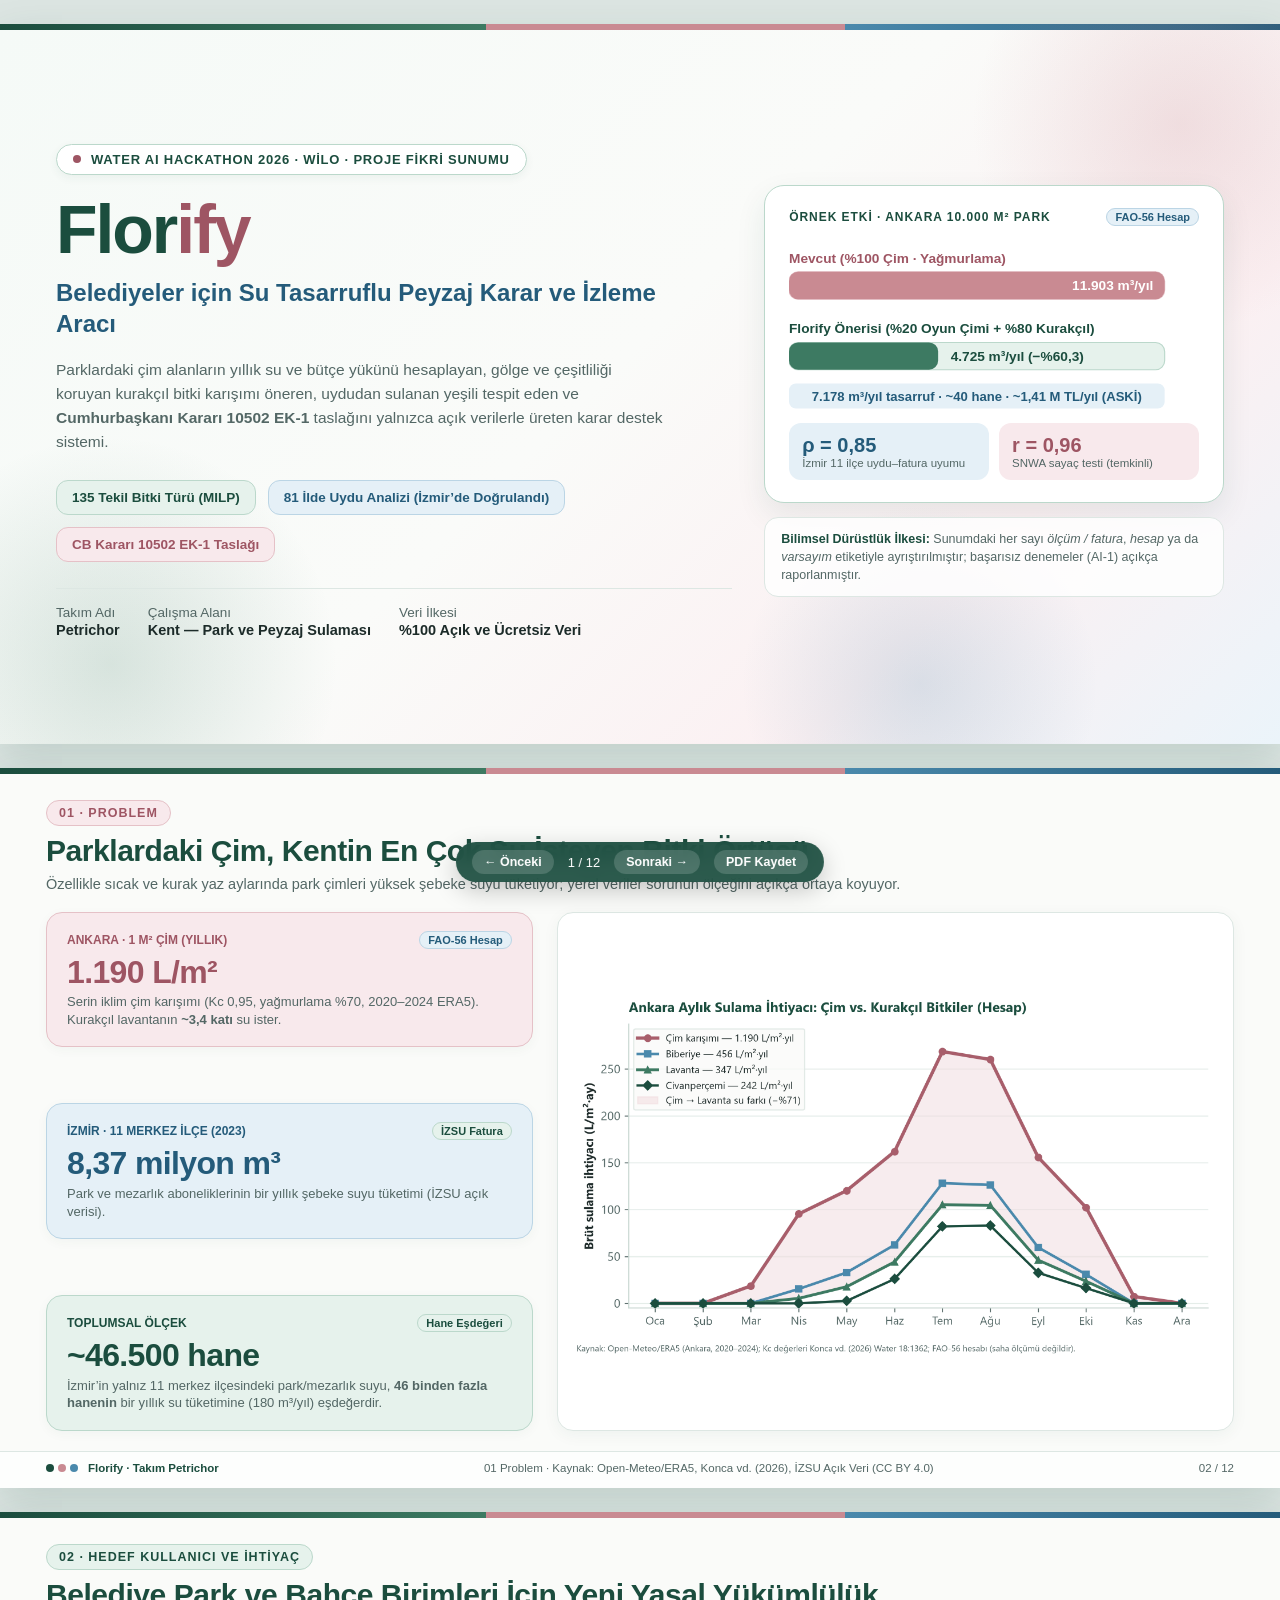
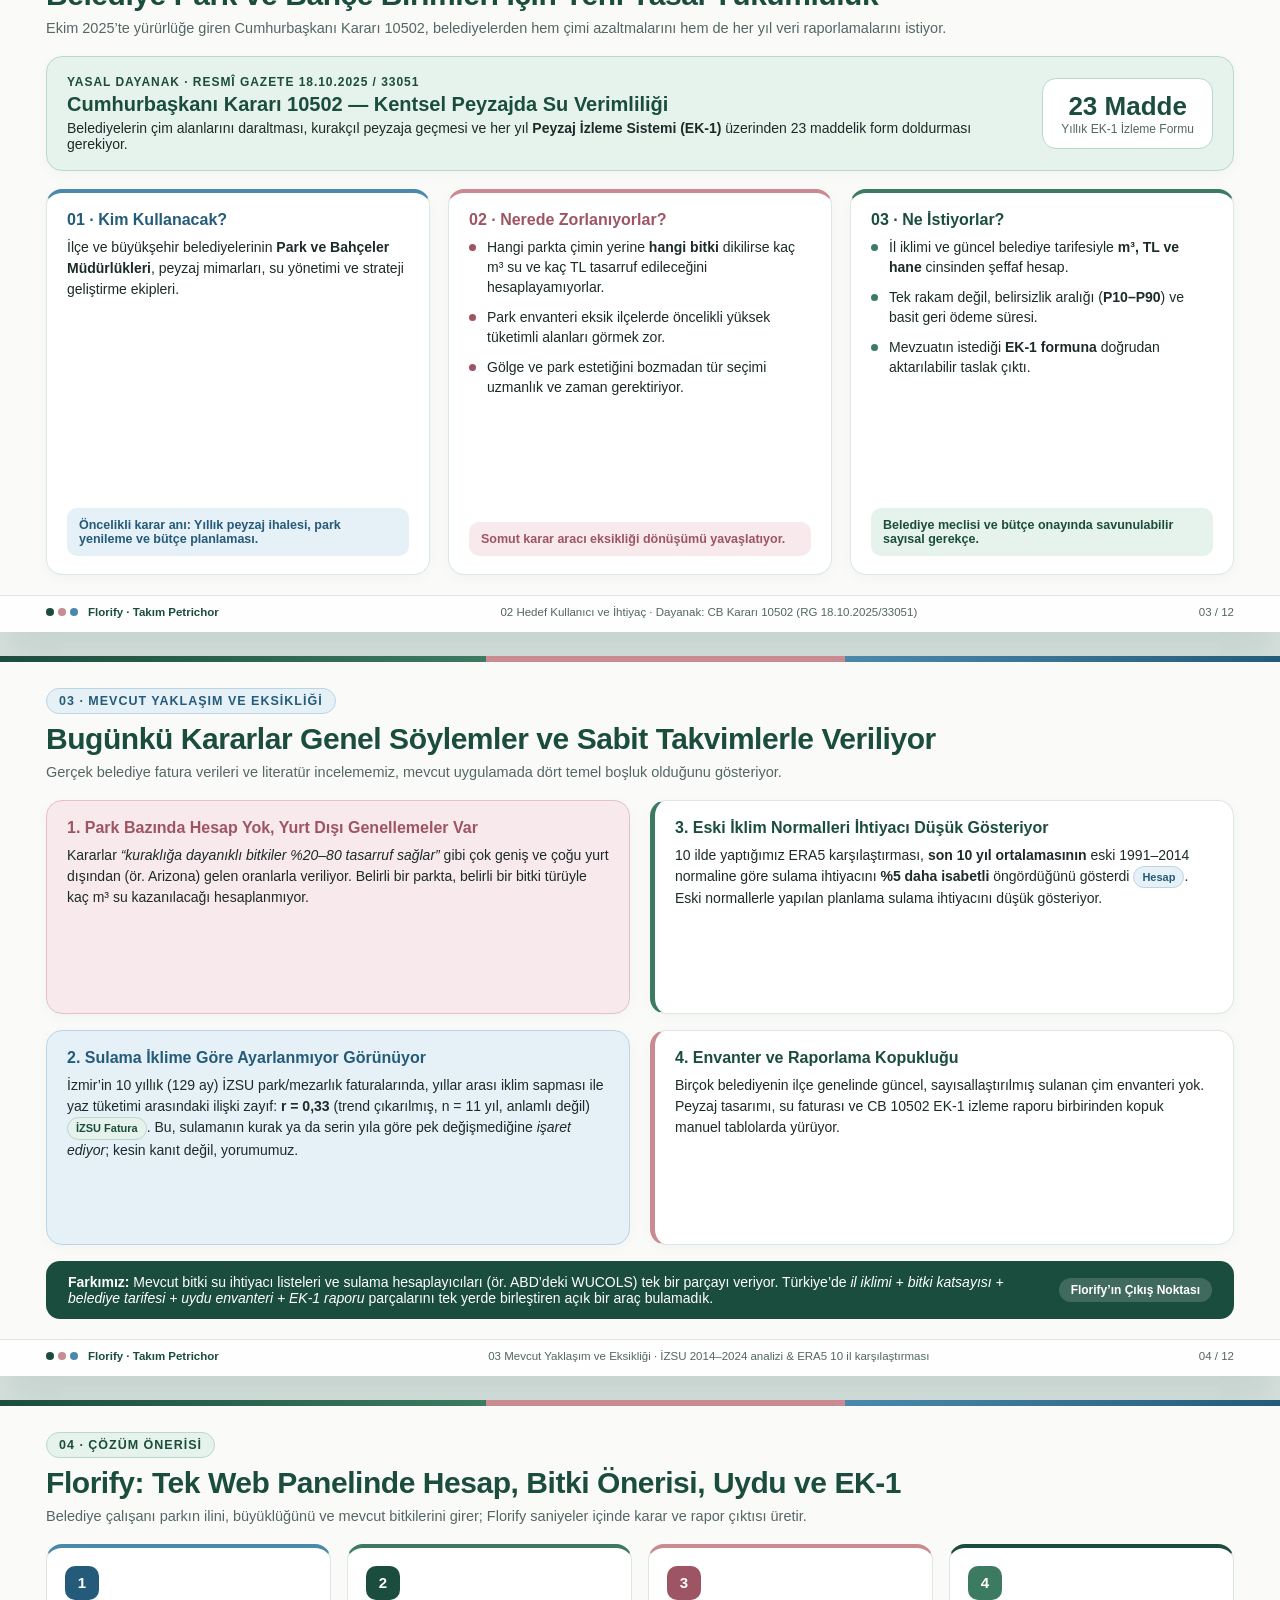
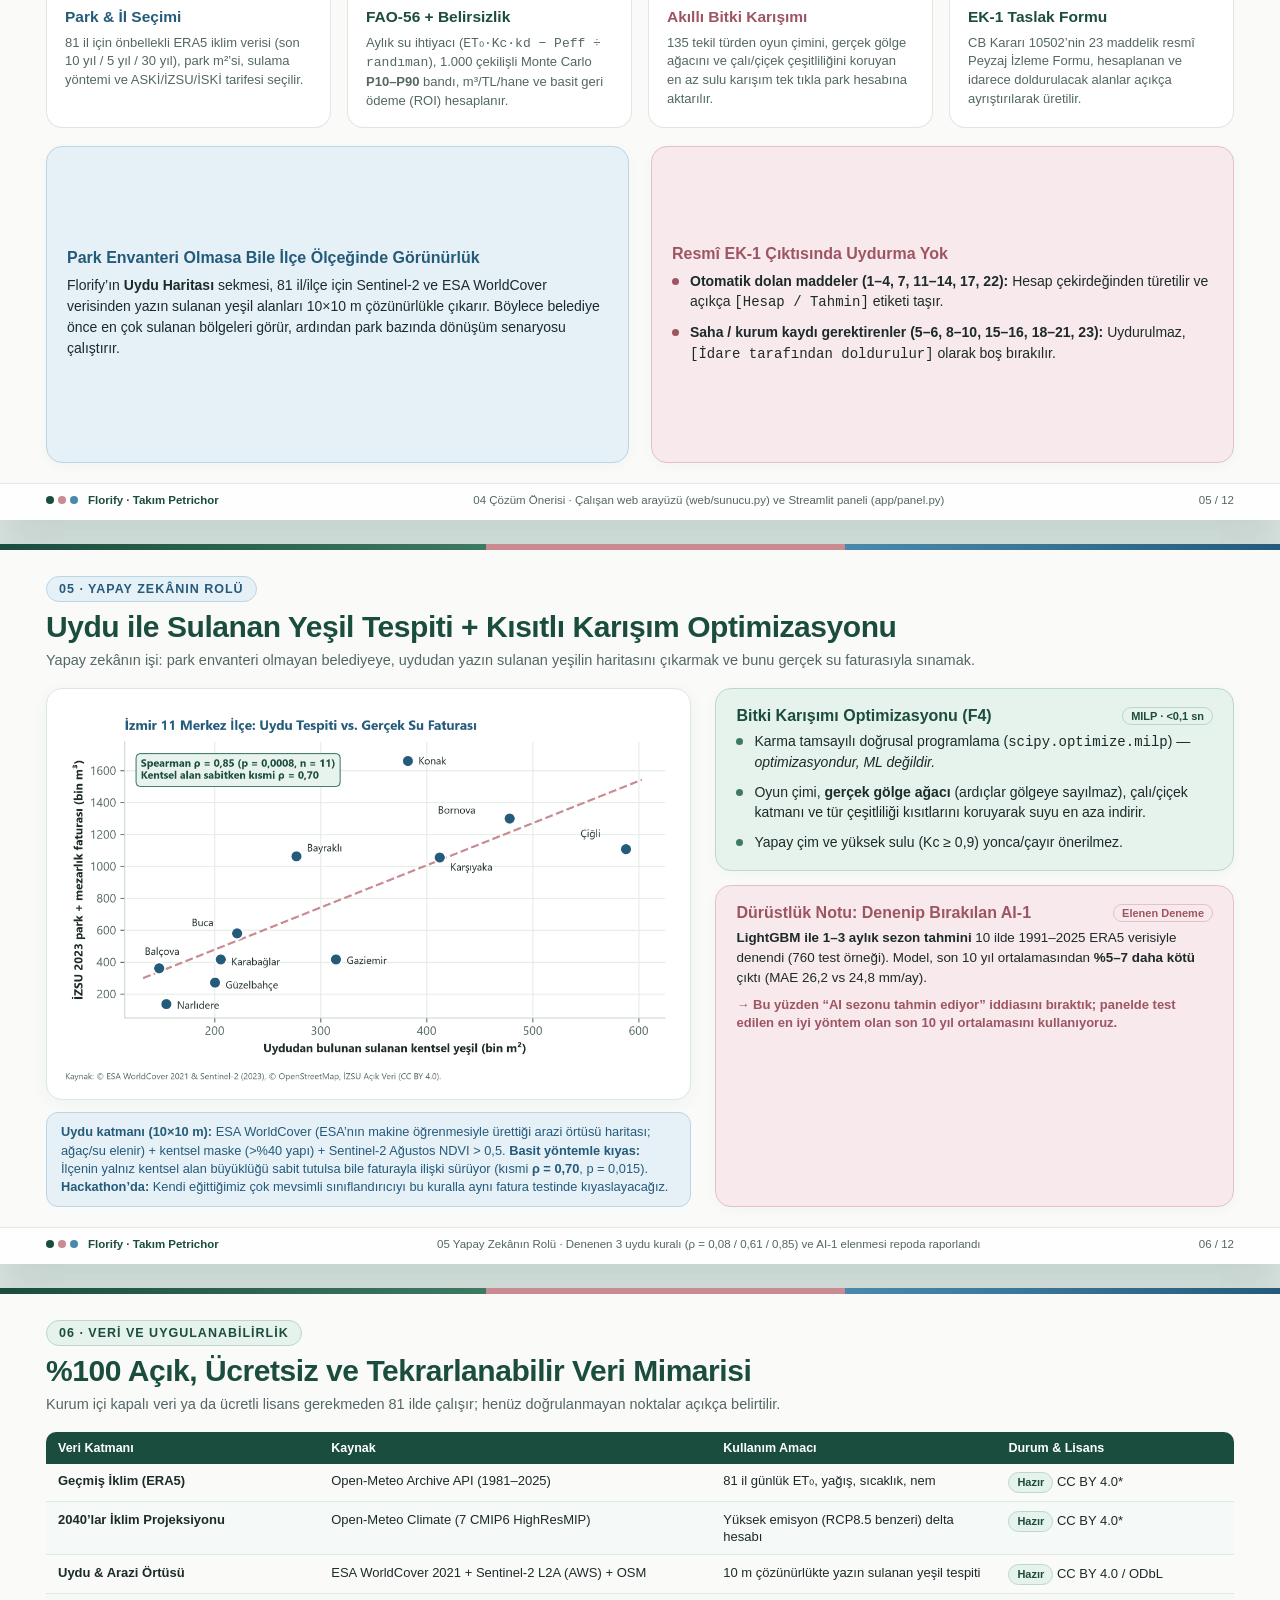
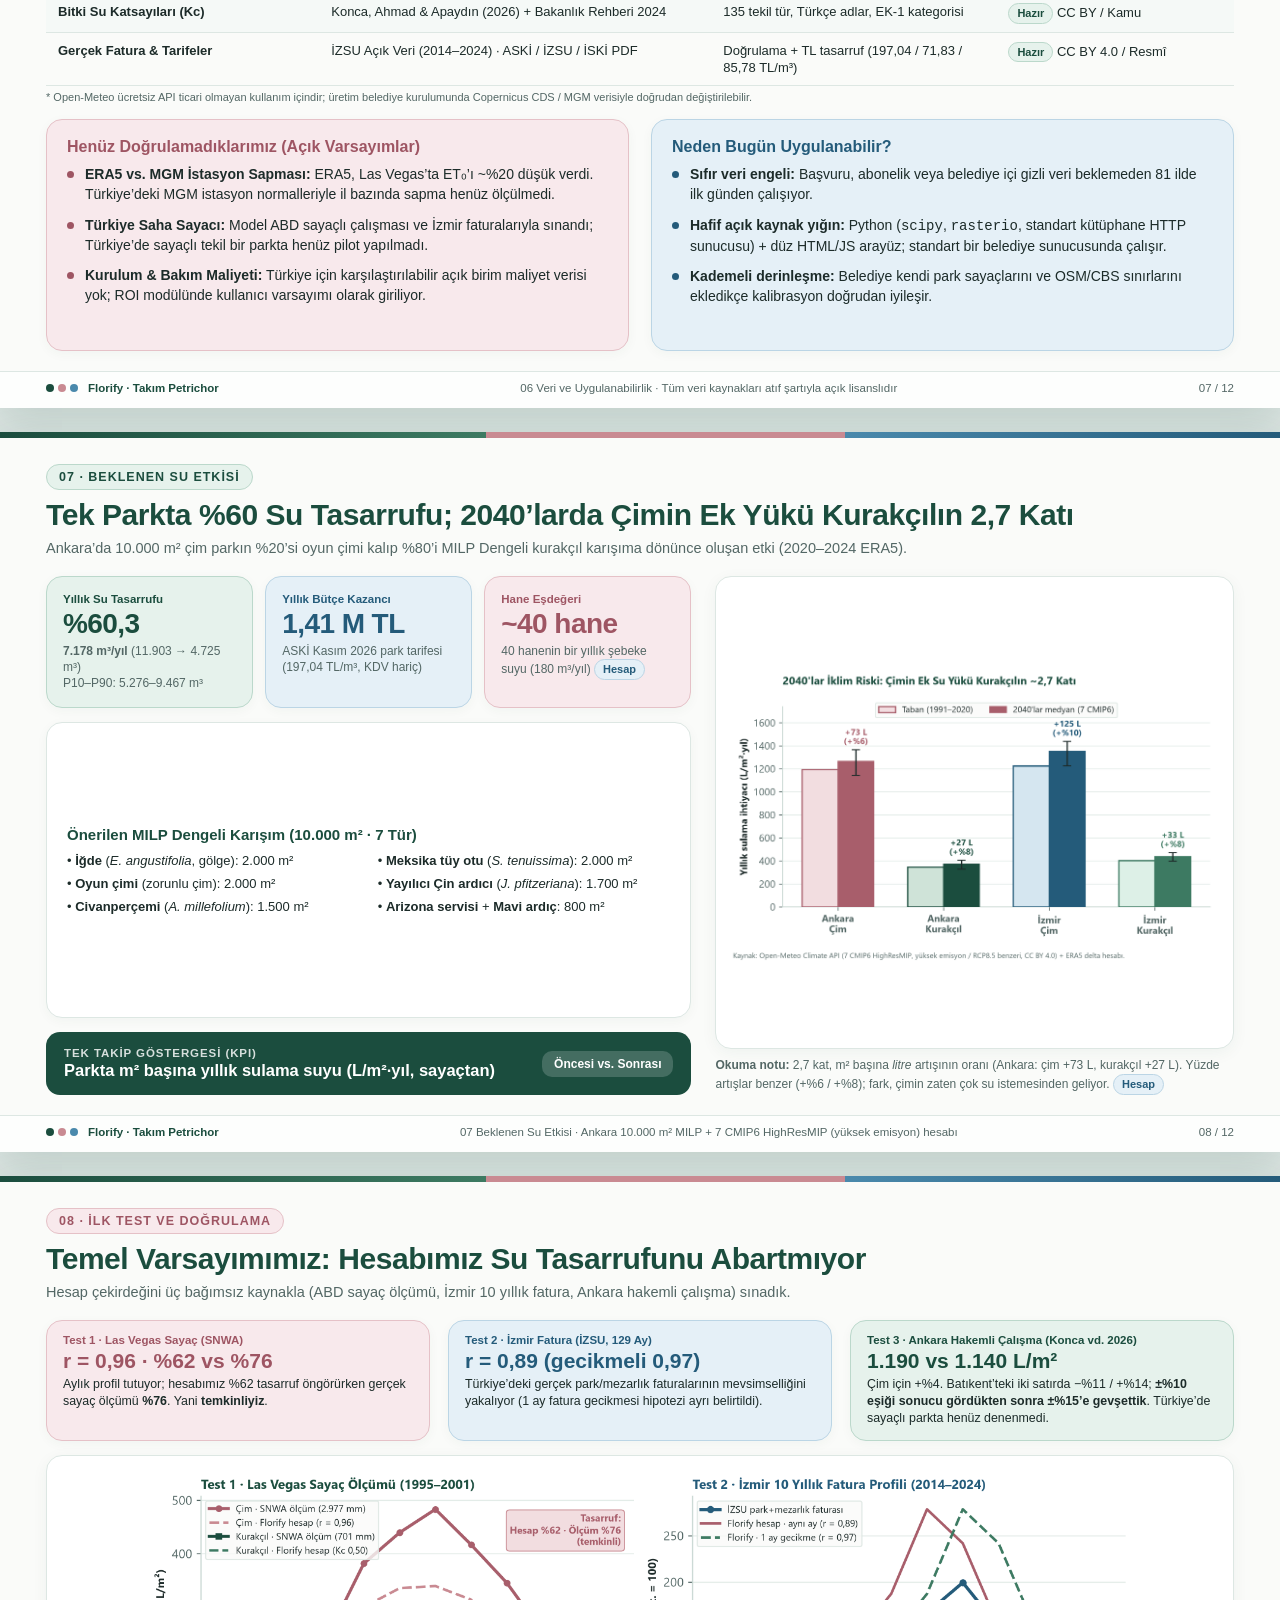
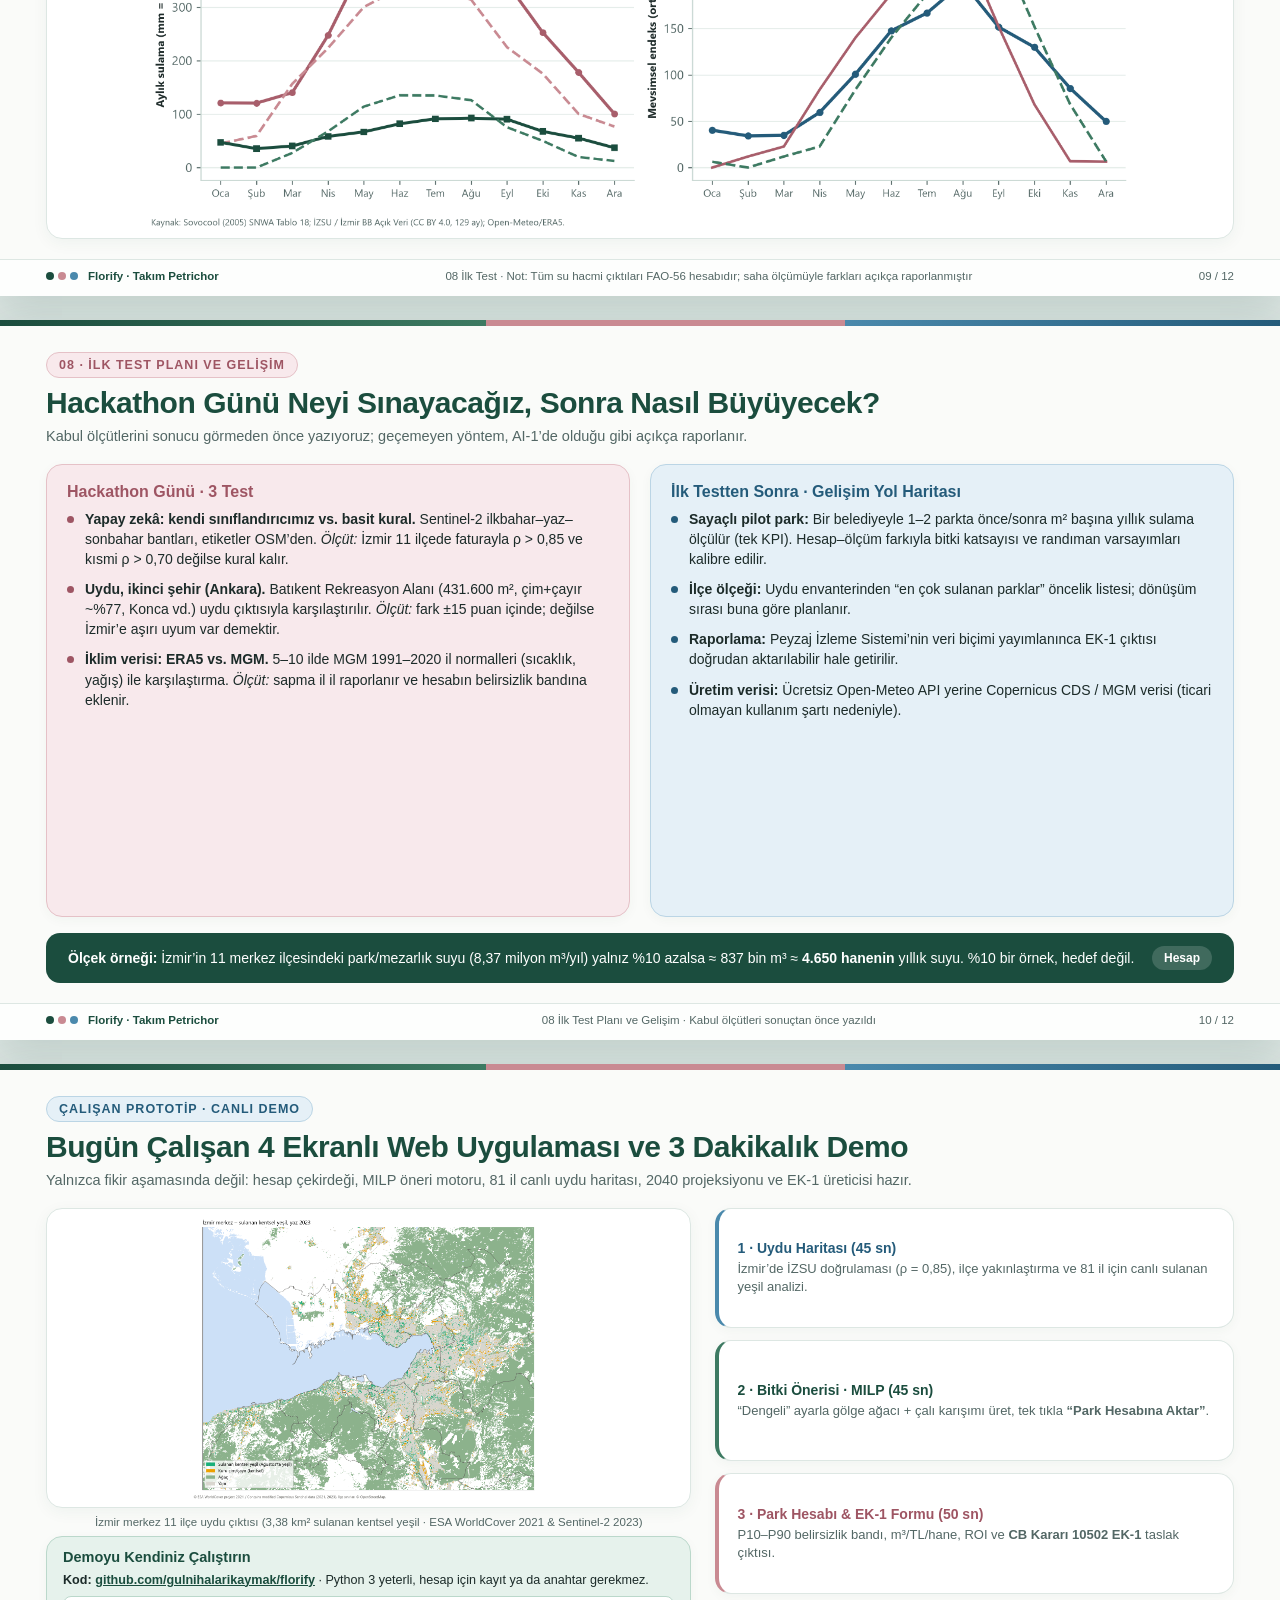
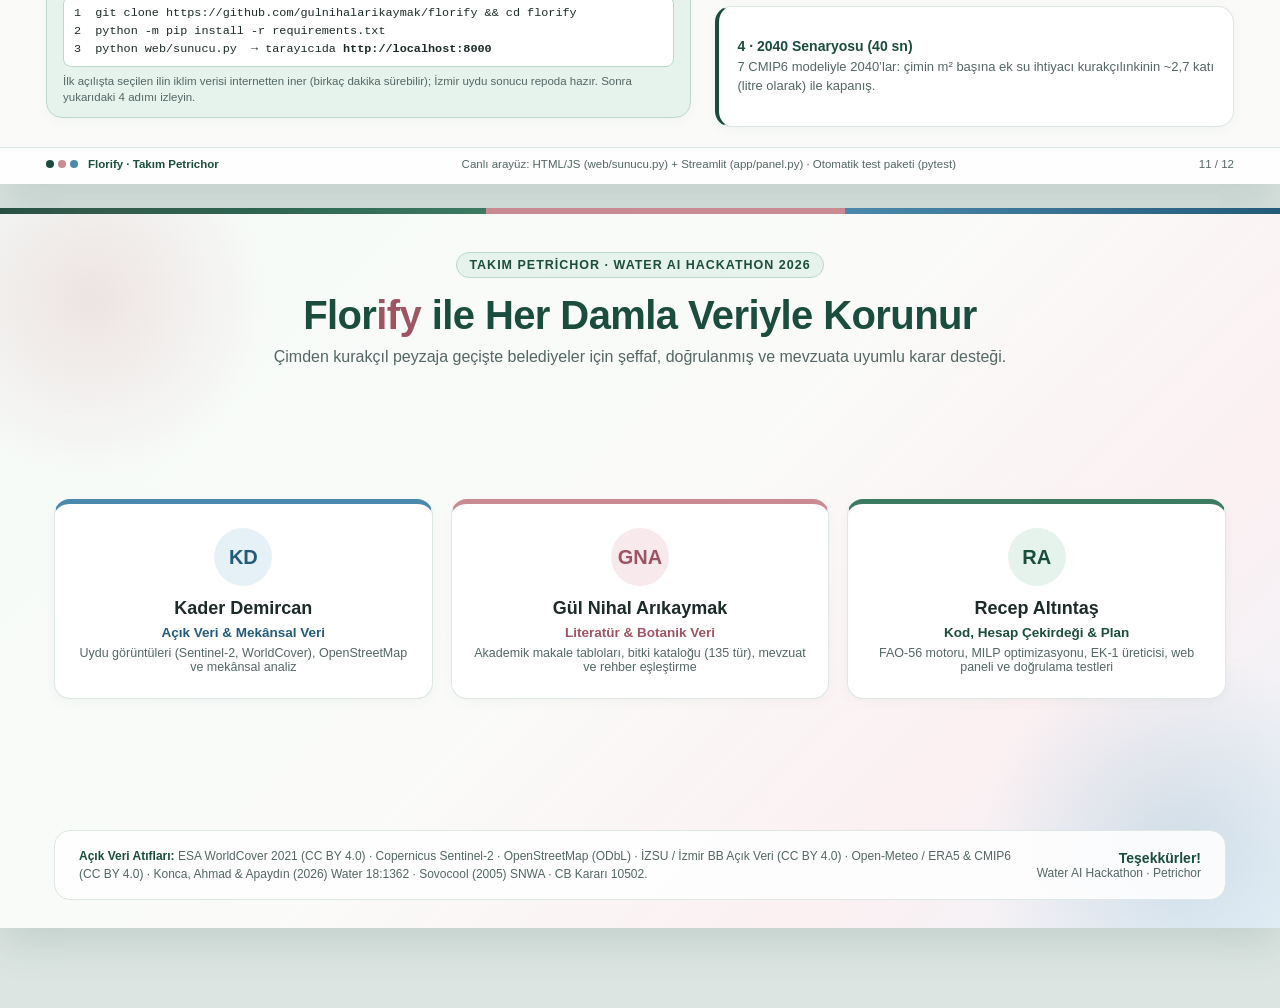
==== teslim/Florify_Sunum.html @ 186fb5dc "Florify: ilk public sürüm Water AI Hackathon 2026, Takım Petrichor. Belediyeler için su tasarruflu p" ====
<!DOCTYPE html>
<html lang="tr">
<head>
<meta charset="UTF-8" />
<meta name="viewport" content="width=device-width, initial-scale=1.0" />
<title>Florify — Water AI Hackathon 2026 Proje Sunumu (Petrichor)</title>
<style>
  :root {
    --green-deep: #1B4D3E;
    --green: #3D7A62;
    --green-mid: #6EA58E;
    --green-soft: #E6F2EC;
    --green-border: #BBD8CB;

    --rose-deep: #9E5563;
    --rose: #C98A92;
    --rose-mid: #DBA9B0;
    --rose-soft: #F8E9EC;
    --rose-border: #E5C1C7;

    --blue-deep: #245B7A;
    --blue: #4A89AC;
    --blue-mid: #7DB0CC;
    --blue-soft: #E5F0F7;
    --blue-border: #BBD5E5;

    --bg: #FAFBF9;
    --card: #FFFFFF;
    --ink: #1C2B29;
    --muted: #536765;
    --line: #DDE7E3;
  }

  * { box-sizing: border-box; margin: 0; padding: 0; }

  @page {
    size: 1280px 720px;
    margin: 0;
  }

  html, body {
    font-family: "Segoe UI", -apple-system, BlinkMacSystemFont, "Helvetica Neue", Arial, sans-serif;
    background: #DCE5E2;
    color: var(--ink);
    -webkit-print-color-adjust: exact;
    print-color-adjust: exact;
  }

  .deck {
    display: flex;
    flex-direction: column;
    align-items: center;
    gap: 24px;
    padding: 24px 0 80px;
  }

  .slide {
    width: 1280px;
    height: 720px;
    background: var(--bg);
    position: relative;
    overflow: hidden;
    box-shadow: 0 14px 40px rgba(27, 77, 62, 0.14);
    display: flex;
    flex-direction: column;
    page-break-after: always;
    break-after: page;
  }

  .slide:last-child {
    page-break-after: auto;
    break-after: auto;
  }

  /* Üst 3 renkli ince palet şeridi */
  .top-stripe {
    height: 6px;
    width: 100%;
    background: linear-gradient(90deg, var(--green-deep) 0%, var(--green) 38%, var(--rose) 38%, var(--rose) 66%, var(--blue) 66%, var(--blue-deep) 100%);
    flex-shrink: 0;
  }

  /* Yumuşak arka plan daireleri */
  .blob {
    position: absolute;
    border-radius: 50%;
    pointer-events: none;
    z-index: 0;
  }

  /* Slayt gövdesi */
  .slide-inner {
    position: relative;
    z-index: 1;
    flex: 1;
    min-height: 0;
    overflow: hidden;
    display: flex;
    flex-direction: column;
    padding: 26px 46px 20px;
  }

  /* Başlık alanı */
  .slide-head {
    display: flex;
    justify-content: space-between;
    align-items: flex-start;
    margin-bottom: 18px;
    gap: 20px;
  }

  .kicker {
    display: inline-flex;
    align-items: center;
    gap: 8px;
    font-size: 12.5px;
    font-weight: 700;
    letter-spacing: 0.08em;
    text-transform: uppercase;
    padding: 5px 12px;
    border-radius: 999px;
    margin-bottom: 8px;
  }
  .kicker.green { background: var(--green-soft); color: var(--green-deep); border: 1px solid var(--green-border); }
  .kicker.rose  { background: var(--rose-soft);  color: var(--rose-deep);  border: 1px solid var(--rose-border); }
  .kicker.blue  { background: var(--blue-soft);  color: var(--blue-deep);  border: 1px solid var(--blue-border); }

  .slide-title {
    font-size: 30px;
    font-weight: 800;
    line-height: 1.15;
    color: var(--green-deep);
    letter-spacing: -0.015em;
  }

  .slide-sub {
    font-size: 14.5px;
    color: var(--muted);
    margin-top: 5px;
    line-height: 1.38;
  }

  /* Alt bilgi çubuğu */
  .slide-foot {
    display: flex;
    justify-content: space-between;
    align-items: center;
    padding: 10px 46px 14px;
    font-size: 11.5px;
    color: var(--muted);
    border-top: 1px solid var(--line);
    background: rgba(255, 255, 255, 0.72);
    position: relative;
    z-index: 2;
    flex-shrink: 0;
  }
  .foot-brand {
    display: flex;
    align-items: center;
    gap: 10px;
    font-weight: 600;
    color: var(--green-deep);
  }
  .foot-dots {
    display: inline-flex;
    gap: 4px;
  }
  .foot-dots span {
    width: 8px;
    height: 8px;
    border-radius: 50%;
    display: inline-block;
  }

  /* Kartlar & Gridler */
  .grid-2 { display: grid; grid-template-columns: 1fr 1fr; gap: 22px; flex: 1; min-height: 0; }
  .grid-2-wide-r { display: grid; grid-template-columns: 0.92fr 1.28fr; gap: 24px; flex: 1; min-height: 0; }
  .grid-2-wide-l { display: grid; grid-template-columns: 1.22fr 0.98fr; gap: 24px; flex: 1; min-height: 0; }
  .grid-3 { display: grid; grid-template-columns: repeat(3, 1fr); gap: 18px; }
  .grid-4 { display: grid; grid-template-columns: repeat(4, 1fr); gap: 16px; }

  .card {
    background: var(--card);
    border: 1px solid var(--line);
    border-radius: 16px;
    padding: 18px 20px;
    box-shadow: 0 3px 12px rgba(27, 77, 62, 0.04);
  }
  .card.green { background: var(--green-soft); border-color: var(--green-border); }
  .card.rose  { background: var(--rose-soft);  border-color: var(--rose-border); }
  .card.blue  { background: var(--blue-soft);  border-color: var(--blue-border); }

  .card-title {
    font-size: 16px;
    font-weight: 700;
    margin-bottom: 8px;
    color: var(--green-deep);
    display: flex;
    align-items: center;
    gap: 8px;
  }
  .card.rose .card-title  { color: var(--rose-deep); }
  .card.blue .card-title  { color: var(--blue-deep); }

  .kpi-num {
    font-size: 32px;
    font-weight: 800;
    line-height: 1.08;
    letter-spacing: -0.02em;
  }
  .kpi-label {
    font-size: 13px;
    color: var(--muted);
    margin-top: 4px;
    line-height: 1.35;
  }

  .tag {
    display: inline-block;
    font-size: 11px;
    font-weight: 700;
    padding: 2px 8px;
    border-radius: 999px;
    vertical-align: middle;
  }
  .tag.hesap  { background: var(--blue-soft);  color: var(--blue-deep);  border: 1px solid var(--blue-border); }
  .tag.olcum  { background: var(--green-soft); color: var(--green-deep); border: 1px solid var(--green-border); }
  .tag.uyari  { background: var(--rose-soft);  color: var(--rose-deep);  border: 1px solid var(--rose-border); }

  .chart-frame {
    background: #FFFFFF;
    border: 1px solid var(--line);
    border-radius: 16px;
    padding: 10px 12px;
    display: flex;
    align-items: center;
    justify-content: center;
    min-height: 0;
    min-width: 0;
    overflow: hidden;
    box-shadow: 0 4px 16px rgba(27, 77, 62, 0.05);
  }
  .chart-frame img {
    max-width: 100%;
    max-height: 100%;
    width: auto;
    height: auto;
    object-fit: contain;
    display: block;
  }
  .ico {
    width: 16px;
    height: 16px;
    flex-shrink: 0;
    vertical-align: -2px;
  }

  ul.clean {
    list-style: none;
    display: flex;
    flex-direction: column;
    gap: 10px;
  }
  ul.clean li {
    font-size: 14px;
    line-height: 1.44;
    padding-left: 18px;
    position: relative;
    color: var(--ink);
  }
  ul.clean li::before {
    content: "";
    width: 7px;
    height: 7px;
    border-radius: 50%;
    background: var(--green);
    position: absolute;
    left: 0;
    top: 7px;
  }
  ul.clean.rose li::before { background: var(--rose-deep); }
  ul.clean.blue li::before { background: var(--blue-deep); }

  table.data-tbl {
    width: 100%;
    border-collapse: collapse;
    font-size: 13px;
  }
  table.data-tbl th {
    text-align: left;
    padding: 9px 12px;
    background: var(--green-deep);
    color: #FFFFFF;
    font-weight: 700;
    font-size: 12.5px;
  }
  table.data-tbl th:first-child { border-radius: 10px 0 0 0; }
  table.data-tbl th:last-child  { border-radius: 0 10px 0 0; }
  table.data-tbl td {
    padding: 8.5px 12px;
    border-bottom: 1px solid var(--line);
    vertical-align: top;
    line-height: 1.35;
  }
  table.data-tbl tr:nth-child(even) td {
    background: #F5F9F7;
  }

  /* Kapak slaytı özel */
  .cover-slide {
    background: linear-gradient(135deg, #F5FAF7 0%, #FAFBF9 48%, #FBF0F2 76%, #EBF4FA 100%);
  }
  .cover-grid {
    display: grid;
    grid-template-columns: 1.25fr 0.85fr;
    gap: 32px;
    flex: 1;
    align-items: center;
    padding: 36px 56px 28px;
    position: relative;
    z-index: 2;
  }
  .cover-badge {
    display: inline-flex;
    align-items: center;
    gap: 10px;
    background: #FFFFFF;
    border: 1px solid var(--green-border);
    color: var(--green-deep);
    padding: 7px 16px;
    border-radius: 999px;
    font-size: 13px;
    font-weight: 700;
    letter-spacing: 0.06em;
    text-transform: uppercase;
    margin-bottom: 20px;
    box-shadow: 0 3px 10px rgba(27, 77, 62, 0.06);
  }
  .cover-logo {
    font-size: 68px;
    font-weight: 900;
    letter-spacing: -0.03em;
    color: var(--green-deep);
    line-height: 1.0;
    margin-bottom: 14px;
  }
  .cover-logo span {
    color: var(--rose-deep);
  }
  .cover-tagline {
    font-size: 24px;
    font-weight: 600;
    color: var(--blue-deep);
    line-height: 1.32;
    margin-bottom: 18px;
    max-width: 620px;
  }
  .cover-desc {
    font-size: 15.5px;
    color: var(--muted);
    line-height: 1.55;
    max-width: 610px;
    margin-bottom: 26px;
  }
  .cover-pills {
    display: flex;
    gap: 12px;
    flex-wrap: wrap;
    margin-bottom: 26px;
  }
  .pill {
    padding: 9px 15px;
    border-radius: 12px;
    font-size: 13.5px;
    font-weight: 700;
  }
  .pill.g { background: var(--green-soft); color: var(--green-deep); border: 1px solid var(--green-border); }
  .pill.r { background: var(--rose-soft);  color: var(--rose-deep);  border: 1px solid var(--rose-border); }
  .pill.b { background: var(--blue-soft);  color: var(--blue-deep);  border: 1px solid var(--blue-border); }

  .cover-meta {
    display: flex;
    gap: 28px;
    padding-top: 16px;
    border-top: 1px solid var(--line);
    font-size: 13.5px;
    color: var(--muted);
  }
  .cover-meta strong { color: var(--ink); display: block; font-size: 14.5px; margin-top: 2px; }

  /* Adım akışı */
  .step-box {
    background: #FFFFFF;
    border: 1px solid var(--line);
    border-radius: 16px;
    padding: 18px 18px 16px;
    display: flex;
    flex-direction: column;
    gap: 8px;
    position: relative;
  }
  .step-num {
    width: 34px;
    height: 34px;
    border-radius: 10px;
    display: flex;
    align-items: center;
    justify-content: center;
    font-weight: 800;
    font-size: 15px;
    color: #FFFFFF;
  }

  /* Sunum kontrol çubuğu (sadece ekranda görünür, PDF baskısında gizli) */
  .nav-bar {
    position: fixed;
    bottom: 18px;
    left: 50%;
    transform: translateX(-50%);
    background: rgba(27, 77, 62, 0.92);
    color: #FFFFFF;
    padding: 8px 16px;
    border-radius: 999px;
    display: flex;
    align-items: center;
    gap: 14px;
    font-size: 13px;
    box-shadow: 0 8px 24px rgba(0, 0, 0, 0.22);
    z-index: 999;
    backdrop-filter: blur(8px);
  }
  .nav-bar button {
    background: rgba(255, 255, 255, 0.16);
    color: #FFFFFF;
    border: none;
    border-radius: 999px;
    padding: 5px 12px;
    cursor: pointer;
    font-size: 12.5px;
    font-weight: 600;
  }
  .nav-bar button:hover { background: rgba(255, 255, 255, 0.28); }

  @media print {
    html, body { background: #FFFFFF; }
    .deck { padding: 0; gap: 0; display: block; }
    .slide { box-shadow: none; margin: 0; }
    .nav-bar { display: none !important; }
  }
</style>
</head>
<body>
<div class="deck">

<!-- ════════════════════════ SLAYT 1: KAPAK ════════════════════════ -->
<section class="slide cover-slide">
  <div class="top-stripe"></div>
  <div class="blob" style="width:420px;height:420px;right:-110px;top:-110px;background:radial-gradient(circle, rgba(201,138,146,0.22), transparent 70%);"></div>
  <div class="blob" style="width:460px;height:460px;left:-120px;bottom:-150px;background:radial-gradient(circle, rgba(61,122,98,0.18), transparent 70%);"></div>
  <div class="blob" style="width:360px;height:360px;right:180px;bottom:-120px;background:radial-gradient(circle, rgba(74,137,172,0.18), transparent 70%);"></div>

  <div class="cover-grid">
    <div>
      <div class="cover-badge">
        <span style="width:8px;height:8px;border-radius:50%;background:var(--rose-deep);display:inline-block;"></span>
        Water AI Hackathon 2026 · Wilo · Proje Fikri Sunumu
      </div>
      <div class="cover-logo">Flor<span>ify</span></div>
      <div class="cover-tagline">Belediyeler için Su Tasarruflu Peyzaj Karar ve İzleme Aracı</div>
      <p class="cover-desc">
        Parklardaki çim alanların yıllık su ve bütçe yükünü hesaplayan, gölge ve çeşitliliği koruyan kurakçıl bitki karışımı öneren, uydudan sulanan yeşili tespit eden ve <strong>Cumhurbaşkanı Kararı 10502 EK-1</strong> taslağını yalnızca açık verilerle üreten karar destek sistemi.
      </p>
      <div class="cover-pills">
        <span class="pill g">135 Tekil Bitki Türü (MILP)</span>
        <span class="pill b">81 İlde Uydu Analizi (İzmir’de Doğrulandı)</span>
        <span class="pill r">CB Kararı 10502 EK-1 Taslağı</span>
      </div>
      <div class="cover-meta">
        <div>Takım Adı<strong>Petrichor</strong></div>
        <div>Çalışma Alanı<strong>Kent — Park ve Peyzaj Sulaması</strong></div>
        <div>Veri İlkesi<strong>%100 Açık ve Ücretsiz Veri</strong></div>
      </div>
    </div>

    <div style="display:flex;flex-direction:column;gap:14px;">
      <!-- Dekoratif & bilgi verici özet kart bloğu -->
      <div style="background:#FFFFFF;border:1px solid var(--green-border);border-radius:20px;padding:22px 24px;box-shadow:0 12px 30px rgba(27,77,62,0.09);">
        <div style="display:flex;align-items:center;justify-content:space-between;margin-bottom:14px;">
          <span style="font-size:12px;font-weight:700;letter-spacing:0.08em;text-transform:uppercase;color:var(--green-deep);">Örnek Etki · Ankara 10.000 m² Park</span>
          <span class="tag hesap">FAO-56 Hesap</span>
        </div>
        <svg viewBox="0 0 360 150" width="100%" style="display:block;margin-bottom:12px;">
          <!-- Mevcut çim çubuğu -->
          <text x="0" y="20" font-size="12" font-weight="700" fill="#9E5563">Mevcut (%100 Çim · Yağmurlama)</text>
          <rect x="0" y="28" width="330" height="24" rx="8" fill="#F8E9EC" stroke="#E5C1C7"/>
          <rect x="0" y="28" width="330" height="24" rx="8" fill="#C98A92"/>
          <text x="320" y="44" font-size="12" font-weight="800" fill="#FFFFFF" text-anchor="end">11.903 m³/yıl</text>

          <!-- Florify önerisi çubuğu -->
          <text x="0" y="82" font-size="12" font-weight="700" fill="#1B4D3E">Florify Önerisi (%20 Oyun Çimi + %80 Kurakçıl)</text>
          <rect x="0" y="90" width="330" height="24" rx="8" fill="#E6F2EC" stroke="#BBD8CB"/>
          <rect x="0" y="90" width="131" height="24" rx="8" fill="#3D7A62"/>
          <text x="142" y="106" font-size="12" font-weight="800" fill="#1B4D3E">4.725 m³/yıl (−%60,3)</text>

          <!-- Kazanç şeridi -->
          <rect x="0" y="126" width="330" height="22" rx="6" fill="#E5F0F7"/>
          <text x="165" y="141" font-size="11.5" font-weight="700" fill="#245B7A" text-anchor="middle">7.178 m³/yıl tasarruf · ~40 hane · ~1,41 M TL/yıl (ASKİ)</text>
        </svg>
        <div style="display:grid;grid-template-columns:1fr 1fr;gap:10px;margin-top:6px;">
          <div style="background:var(--blue-soft);border-radius:12px;padding:11px 13px;">
            <div style="font-size:20px;font-weight:800;color:var(--blue-deep);">ρ = 0,85</div>
            <div style="font-size:11.5px;color:var(--muted);">İzmir 11 ilçe uydu–fatura uyumu</div>
          </div>
          <div style="background:var(--rose-soft);border-radius:12px;padding:11px 13px;">
            <div style="font-size:20px;font-weight:800;color:var(--rose-deep);">r = 0,96</div>
            <div style="font-size:11.5px;color:var(--muted);">SNWA sayaç testi (temkinli)</div>
          </div>
        </div>
      </div>

      <div style="background:rgba(255,255,255,0.84);border:1px solid var(--line);border-radius:14px;padding:12px 16px;font-size:12.5px;color:var(--muted);line-height:1.45;">
        <strong style="color:var(--green-deep);">Bilimsel Dürüstlük İlkesi:</strong> Sunumdaki her sayı <em>ölçüm / fatura</em>, <em>hesap</em> ya da <em>varsayım</em> etiketiyle ayrıştırılmıştır; başarısız denemeler (AI-1) açıkça raporlanmıştır.
      </div>
    </div>
  </div>
</section>

<!-- ════════════════════════ SLAYT 2: 01 PROBLEM ════════════════════════ -->
<section class="slide">
  <div class="top-stripe"></div>
  <div class="slide-inner">
    <div class="slide-head">
      <div>
        <span class="kicker rose">01 · Problem</span>
        <h1 class="slide-title">Parklardaki Çim, Kentin En Çok Su İsteyen Bitki Örtüsü</h1>
        <p class="slide-sub">Özellikle sıcak ve kurak yaz aylarında park çimleri yüksek şebeke suyu tüketiyor; yerel veriler sorunun ölçeğini açıkça ortaya koyuyor.</p>
      </div>
    </div>

    <div class="grid-2-wide-r">
      <div style="display:flex;flex-direction:column;gap:14px;justify-content:space-between;">
        <div class="card rose">
          <div style="display:flex;justify-content:space-between;align-items:center;margin-bottom:6px;">
            <span style="font-size:12px;font-weight:700;color:var(--rose-deep);text-transform:uppercase;">Ankara · 1 m² Çim (Yıllık)</span>
            <span class="tag hesap">FAO-56 Hesap</span>
          </div>
          <div class="kpi-num" style="color:var(--rose-deep);">1.190 L/m²</div>
          <div class="kpi-label">Serin iklim çim karışımı (Kc 0,95, yağmurlama %70, 2020–2024 ERA5). Kurakçıl lavantanın <strong>~3,4 katı</strong> su ister.</div>
        </div>

        <div class="card blue">
          <div style="display:flex;justify-content:space-between;align-items:center;margin-bottom:6px;">
            <span style="font-size:12px;font-weight:700;color:var(--blue-deep);text-transform:uppercase;">İzmir · 11 Merkez İlçe (2023)</span>
            <span class="tag olcum">İZSU Fatura</span>
          </div>
          <div class="kpi-num" style="color:var(--blue-deep);">8,37 milyon m³</div>
          <div class="kpi-label">Park ve mezarlık aboneliklerinin bir yıllık şebeke suyu tüketimi (İZSU açık verisi).</div>
        </div>

        <div class="card green">
          <div style="display:flex;justify-content:space-between;align-items:center;margin-bottom:6px;">
            <span style="font-size:12px;font-weight:700;color:var(--green-deep);text-transform:uppercase;">Toplumsal Ölçek</span>
            <span class="tag olcum">Hane Eşdeğeri</span>
          </div>
          <div class="kpi-num" style="color:var(--green-deep);">~46.500 hane</div>
          <div class="kpi-label">İzmir’in yalnız 11 merkez ilçesindeki park/mezarlık suyu, <strong>46 binden fazla hanenin</strong> bir yıllık su tüketimine (180 m³/yıl) eşdeğerdir.</div>
        </div>
      </div>

      <div class="chart-frame">
        <img src="[data-uri]" alt="Ankara aylık sulama ihtiyacı grafiği" />
      </div>
    </div>
  </div>
  <div class="slide-foot">
    <div class="foot-brand"><span class="foot-dots"><span style="background:var(--green-deep)"></span><span style="background:var(--rose)"></span><span style="background:var(--blue)"></span></span> Florify · Takım Petrichor</div>
    <div>01 Problem · Kaynak: Open-Meteo/ERA5, Konca vd. (2026), İZSU Açık Veri (CC BY 4.0)</div>
    <div>02 / 12</div>
  </div>
</section>

<!-- ════════════════════════ SLAYT 3: 02 HEDEF KULLANICI ════════════════════════ -->
<section class="slide">
  <div class="top-stripe"></div>
  <div class="slide-inner">
    <div class="slide-head">
      <div>
        <span class="kicker green">02 · Hedef Kullanıcı ve İhtiyaç</span>
        <h1 class="slide-title">Belediye Park ve Bahçe Birimleri İçin Yeni Yasal Yükümlülük</h1>
        <p class="slide-sub">Ekim 2025’te yürürlüğe giren Cumhurbaşkanı Kararı 10502, belediyelerden hem çimi azaltmalarını hem de her yıl veri raporlamalarını istiyor.</p>
      </div>
    </div>

    <div class="card green" style="margin-bottom:18px;display:flex;align-items:center;justify-content:space-between;gap:24px;">
      <div>
        <div style="font-size:12px;font-weight:800;letter-spacing:0.08em;text-transform:uppercase;color:var(--green-deep);margin-bottom:4px;">Yasal Dayanak · Resmî Gazete 18.10.2025 / 33051</div>
        <div style="font-size:20px;font-weight:800;color:var(--green-deep);">Cumhurbaşkanı Kararı 10502 — Kentsel Peyzajda Su Verimliliği</div>
        <div style="font-size:14px;color:var(--ink);margin-top:4px;">Belediyelerin çim alanlarını daraltması, kurakçıl peyzaja geçmesi ve her yıl <strong>Peyzaj İzleme Sistemi (EK-1)</strong> üzerinden 23 maddelik form doldurması gerekiyor.</div>
      </div>
      <div style="background:#FFFFFF;border:1px solid var(--green-border);border-radius:14px;padding:12px 18px;text-align:center;flex-shrink:0;">
        <div style="font-size:26px;font-weight:900;color:var(--green-deep);">23 Madde</div>
        <div style="font-size:12px;color:var(--muted);">Yıllık EK-1 İzleme Formu</div>
      </div>
    </div>

    <div class="grid-3" style="flex:1;">
      <div class="card" style="display:flex;flex-direction:column;justify-content:space-between;border-top:4px solid var(--blue);">
        <div>
          <div class="card-title" style="color:var(--blue-deep);">01 · Kim Kullanacak?</div>
          <p style="font-size:14px;line-height:1.5;color:var(--ink);margin-bottom:12px;">
            İlçe ve büyükşehir belediyelerinin <strong>Park ve Bahçeler Müdürlükleri</strong>, peyzaj mimarları, su yönetimi ve strateji geliştirme ekipleri.
          </p>
        </div>
        <div style="background:var(--blue-soft);border-radius:10px;padding:10px 12px;font-size:12.5px;color:var(--blue-deep);font-weight:600;">
          Öncelikli karar anı: Yıllık peyzaj ihalesi, park yenileme ve bütçe planlaması.
        </div>
      </div>

      <div class="card" style="display:flex;flex-direction:column;justify-content:space-between;border-top:4px solid var(--rose);">
        <div>
          <div class="card-title" style="color:var(--rose-deep);">02 · Nerede Zorlanıyorlar?</div>
          <ul class="clean rose" style="margin-top:4px;">
            <li>Hangi parkta çimin yerine <strong>hangi bitki</strong> dikilirse kaç m³ su ve kaç TL tasarruf edileceğini hesaplayamıyorlar.</li>
            <li>Park envanteri eksik ilçelerde öncelikli yüksek tüketimli alanları görmek zor.</li>
            <li>Gölge ve park estetiğini bozmadan tür seçimi uzmanlık ve zaman gerektiriyor.</li>
          </ul>
        </div>
        <div style="background:var(--rose-soft);border-radius:10px;padding:10px 12px;font-size:12.5px;color:var(--rose-deep);font-weight:600;">
          Somut karar aracı eksikliği dönüşümü yavaşlatıyor.
        </div>
      </div>

      <div class="card" style="display:flex;flex-direction:column;justify-content:space-between;border-top:4px solid var(--green);">
        <div>
          <div class="card-title" style="color:var(--green-deep);">03 · Ne İstiyorlar?</div>
          <ul class="clean" style="margin-top:4px;">
            <li>İl iklimi ve güncel belediye tarifesiyle <strong>m³, TL ve hane</strong> cinsinden şeffaf hesap.</li>
            <li>Tek rakam değil, belirsizlik aralığı (<strong>P10–P90</strong>) ve basit geri ödeme süresi.</li>
            <li>Mevzuatın istediği <strong>EK-1 formuna</strong> doğrudan aktarılabilir taslak çıktı.</li>
          </ul>
        </div>
        <div style="background:var(--green-soft);border-radius:10px;padding:10px 12px;font-size:12.5px;color:var(--green-deep);font-weight:600;">
          Belediye meclisi ve bütçe onayında savunulabilir sayısal gerekçe.
        </div>
      </div>
    </div>
  </div>
  <div class="slide-foot">
    <div class="foot-brand"><span class="foot-dots"><span style="background:var(--green-deep)"></span><span style="background:var(--rose)"></span><span style="background:var(--blue)"></span></span> Florify · Takım Petrichor</div>
    <div>02 Hedef Kullanıcı ve İhtiyaç · Dayanak: CB Kararı 10502 (RG 18.10.2025/33051)</div>
    <div>03 / 12</div>
  </div>
</section>

<!-- ════════════════════════ SLAYT 4: 03 MEVCUT YAKLAŞIM ════════════════════════ -->
<section class="slide">
  <div class="top-stripe"></div>
  <div class="slide-inner">
    <div class="slide-head">
      <div>
        <span class="kicker blue">03 · Mevcut Yaklaşım ve Eksikliği</span>
        <h1 class="slide-title">Bugünkü Kararlar Genel Söylemler ve Sabit Takvimlerle Veriliyor</h1>
        <p class="slide-sub">Gerçek belediye fatura verileri ve literatür incelememiz, mevcut uygulamada dört temel boşluk olduğunu gösteriyor.</p>
      </div>
    </div>

    <div class="grid-2" style="gap:20px;">
      <div style="display:flex;flex-direction:column;gap:16px;">
        <div class="card rose" style="flex:1;">
          <div class="card-title">1. Park Bazında Hesap Yok, Yurt Dışı Genellemeler Var</div>
          <p style="font-size:14px;line-height:1.5;color:var(--ink);">
            Kararlar <em>“kuraklığa dayanıklı bitkiler %20–80 tasarruf sağlar”</em> gibi çok geniş ve çoğu yurt dışından (ör. Arizona) gelen oranlarla veriliyor. Belirli bir parkta, belirli bir bitki türüyle kaç m³ su kazanılacağı hesaplanmıyor.
          </p>
        </div>

        <div class="card blue" style="flex:1;">
          <div class="card-title">2. Sulama İklime Göre Ayarlanmıyor Görünüyor</div>
          <p style="font-size:14px;line-height:1.5;color:var(--ink);">
            İzmir’in 10 yıllık (129 ay) İZSU park/mezarlık faturalarında, yıllar arası iklim sapması ile yaz tüketimi arasındaki ilişki zayıf: <strong>r = 0,33</strong> (trend çıkarılmış, n = 11 yıl, anlamlı değil) <span class="tag olcum">İZSU Fatura</span>. Bu, sulamanın kurak ya da serin yıla göre pek değişmediğine <em>işaret ediyor</em>; kesin kanıt değil, yorumumuz.
          </p>
        </div>
      </div>

      <div style="display:flex;flex-direction:column;gap:16px;">
        <div class="card" style="flex:1;border-left:5px solid var(--green);">
          <div class="card-title">3. Eski İklim Normalleri İhtiyacı Düşük Gösteriyor</div>
          <p style="font-size:14px;line-height:1.5;color:var(--ink);">
            10 ilde yaptığımız ERA5 karşılaştırması, <strong>son 10 yıl ortalamasının</strong> eski 1991–2014 normaline göre sulama ihtiyacını <strong>%5 daha isabetli</strong> öngördüğünü gösterdi <span class="tag hesap">Hesap</span>. Eski normallerle yapılan planlama sulama ihtiyacını düşük gösteriyor.
          </p>
        </div>

        <div class="card" style="flex:1;border-left:5px solid var(--rose);">
          <div class="card-title">4. Envanter ve Raporlama Kopukluğu</div>
          <p style="font-size:14px;line-height:1.5;color:var(--ink);">
            Birçok belediyenin ilçe genelinde güncel, sayısallaştırılmış sulanan çim envanteri yok. Peyzaj tasarımı, su faturası ve CB 10502 EK-1 izleme raporu birbirinden kopuk manuel tablolarda yürüyor.
          </p>
        </div>
      </div>
    </div>

    <div style="margin-top:16px;background:var(--green-deep);color:#FFFFFF;border-radius:14px;padding:13px 22px;display:flex;align-items:center;justify-content:space-between;font-size:14px;">
      <div><strong>Farkımız:</strong> Mevcut bitki su ihtiyacı listeleri ve sulama hesaplayıcıları (ör. ABD’deki WUCOLS) tek bir parçayı veriyor. Türkiye’de <em>il iklimi + bitki katsayısı + belediye tarifesi + uydu envanteri + EK-1 raporu</em> parçalarını tek yerde birleştiren açık bir araç bulamadık.</div>
      <span style="background:rgba(255,255,255,0.16);padding:5px 12px;border-radius:999px;font-weight:700;font-size:12px;white-space:nowrap;">Florify’ın Çıkış Noktası</span>
    </div>
  </div>
  <div class="slide-foot">
    <div class="foot-brand"><span class="foot-dots"><span style="background:var(--green-deep)"></span><span style="background:var(--rose)"></span><span style="background:var(--blue)"></span></span> Florify · Takım Petrichor</div>
    <div>03 Mevcut Yaklaşım ve Eksikliği · İZSU 2014–2024 analizi & ERA5 10 il karşılaştırması</div>
    <div>04 / 12</div>
  </div>
</section>

<!-- ════════════════════════ SLAYT 5: 04 ÇÖZÜM ÖNERİSİ ════════════════════════ -->
<section class="slide">
  <div class="top-stripe"></div>
  <div class="slide-inner">
    <div class="slide-head">
      <div>
        <span class="kicker green">04 · Çözüm Önerisi</span>
        <h1 class="slide-title">Florify: Tek Web Panelinde Hesap, Bitki Önerisi, Uydu ve EK-1</h1>
        <p class="slide-sub">Belediye çalışanı parkın ilini, büyüklüğünü ve mevcut bitkilerini girer; Florify saniyeler içinde karar ve rapor çıktısı üretir.</p>
      </div>
    </div>

    <div class="grid-4" style="margin-bottom:18px;">
      <div class="step-box" style="border-top:4px solid var(--blue);">
        <div class="step-num" style="background:var(--blue-deep);">1</div>
        <div style="font-size:15.5px;font-weight:800;color:var(--blue-deep);">Park & İl Seçimi</div>
        <p style="font-size:13px;line-height:1.45;color:var(--muted);">81 il için önbellekli ERA5 iklim verisi (son 10 yıl / 5 yıl / 30 yıl), park m²’si, sulama yöntemi ve ASKİ/İZSU/İSKİ tarifesi seçilir.</p>
      </div>

      <div class="step-box" style="border-top:4px solid var(--green);">
        <div class="step-num" style="background:var(--green-deep);">2</div>
        <div style="font-size:15.5px;font-weight:800;color:var(--green-deep);">FAO-56 + Belirsizlik</div>
        <p style="font-size:13px;line-height:1.45;color:var(--muted);">Aylık su ihtiyacı (<code>ET₀·Kc·kd − Peff ÷ randıman</code>), 1.000 çekilişli Monte Carlo <strong>P10–P90</strong> bandı, m³/TL/hane ve basit geri ödeme (ROI) hesaplanır.</p>
      </div>

      <div class="step-box" style="border-top:4px solid var(--rose);">
        <div class="step-num" style="background:var(--rose-deep);">3</div>
        <div style="font-size:15.5px;font-weight:800;color:var(--rose-deep);">Akıllı Bitki Karışımı</div>
        <p style="font-size:13px;line-height:1.45;color:var(--muted);">135 tekil türden oyun çimini, gerçek gölge ağacını ve çalı/çiçek çeşitliliğini koruyan en az sulu karışım tek tıkla park hesabına aktarılır.</p>
      </div>

      <div class="step-box" style="border-top:4px solid var(--green-deep);">
        <div class="step-num" style="background:var(--green);">4</div>
        <div style="font-size:15.5px;font-weight:800;color:var(--green-deep);">EK-1 Taslak Formu</div>
        <p style="font-size:13px;line-height:1.45;color:var(--muted);">CB Kararı 10502’nin 23 maddelik resmî Peyzaj İzleme Formu, hesaplanan ve idarece doldurulacak alanlar açıkça ayrıştırılarak üretilir.</p>
      </div>
    </div>

    <div class="grid-2" style="flex:1;">
      <div class="card blue" style="display:flex;flex-direction:column;justify-content:center;">
        <div class="card-title">Park Envanteri Olmasa Bile İlçe Ölçeğinde Görünürlük</div>
        <p style="font-size:14px;line-height:1.5;color:var(--ink);">
          Florify’ın <strong>Uydu Haritası</strong> sekmesi, 81 il/ilçe için Sentinel-2 ve ESA WorldCover verisinden yazın sulanan yeşil alanları 10×10 m çözünürlükle çıkarır. Böylece belediye önce en çok sulanan bölgeleri görür, ardından park bazında dönüşüm senaryosu çalıştırır.
        </p>
      </div>

      <div class="card rose" style="display:flex;flex-direction:column;justify-content:center;">
        <div class="card-title">Resmî EK-1 Çıktısında Uydurma Yok</div>
        <ul class="clean rose">
          <li><strong>Otomatik dolan maddeler (1–4, 7, 11–14, 17, 22):</strong> Hesap çekirdeğinden türetilir ve açıkça <code>[Hesap / Tahmin]</code> etiketi taşır.</li>
          <li><strong>Saha / kurum kaydı gerektirenler (5–6, 8–10, 15–16, 18–21, 23):</strong> Uydurulmaz, <code>[İdare tarafından doldurulur]</code> olarak boş bırakılır.</li>
        </ul>
      </div>
    </div>
  </div>
  <div class="slide-foot">
    <div class="foot-brand"><span class="foot-dots"><span style="background:var(--green-deep)"></span><span style="background:var(--rose)"></span><span style="background:var(--blue)"></span></span> Florify · Takım Petrichor</div>
    <div>04 Çözüm Önerisi · Çalışan web arayüzü (web/sunucu.py) ve Streamlit paneli (app/panel.py)</div>
    <div>05 / 12</div>
  </div>
</section>

<!-- ════════════════════════ SLAYT 6: 05 YAPAY ZEKÂNIN ROLÜ ════════════════════════ -->
<section class="slide">
  <div class="top-stripe"></div>
  <div class="slide-inner">
    <div class="slide-head">
      <div>
        <span class="kicker blue">05 · Yapay Zekânın Rolü</span>
        <h1 class="slide-title">Uydu ile Sulanan Yeşil Tespiti + Kısıtlı Karışım Optimizasyonu</h1>
        <p class="slide-sub">Yapay zekânın işi: park envanteri olmayan belediyeye, uydudan yazın sulanan yeşilin haritasını çıkarmak ve bunu gerçek su faturasıyla sınamak.</p>
      </div>
    </div>

    <div class="grid-2-wide-l">
      <div style="display:flex;flex-direction:column;gap:12px;">
        <div class="chart-frame" style="flex:1;">
          <img src="[data-uri]" alt="İzmir 11 ilçe uydu vs İZSU fatura grafiği" />
        </div>
        <div style="background:var(--blue-soft);border:1px solid var(--blue-border);border-radius:12px;padding:10px 14px;font-size:12.8px;color:var(--blue-deep);line-height:1.42;">
          <strong>Uydu katmanı (10×10 m):</strong> ESA WorldCover (ESA’nın makine öğrenmesiyle ürettiği arazi örtüsü haritası; ağaç/su elenir) + kentsel maske (&gt;%40 yapı) + Sentinel-2 Ağustos NDVI &gt; 0,5. <strong>Basit yöntemle kıyas:</strong> İlçenin yalnız kentsel alan büyüklüğü sabit tutulsa bile faturayla ilişki sürüyor (kısmi <strong>ρ = 0,70</strong>, p = 0,015).<br/>
          <strong>Hackathon’da:</strong> Kendi eğittiğimiz çok mevsimli sınıflandırıcıyı bu kuralla aynı fatura testinde kıyaslayacağız.
        </div>
      </div>

      <div style="display:flex;flex-direction:column;gap:14px;">
        <div class="card green">
          <div style="display:flex;justify-content:space-between;align-items:center;margin-bottom:6px;">
            <div class="card-title" style="margin:0;">Bitki Karışımı Optimizasyonu (F4)</div>
            <span class="tag olcum">MILP · &lt;0,1 sn</span>
          </div>
          <ul class="clean">
            <li>Karma tamsayılı doğrusal programlama (<code>scipy.optimize.milp</code>) — <em>optimizasyondur, ML değildir.</em></li>
            <li>Oyun çimi, <strong>gerçek gölge ağacı</strong> (ardıçlar gölgeye sayılmaz), çalı/çiçek katmanı ve tür çeşitliliği kısıtlarını koruyarak suyu en aza indirir.</li>
            <li>Yapay çim ve yüksek sulu (Kc ≥ 0,9) yonca/çayır önerilmez.</li>
          </ul>
        </div>

        <div class="card rose" style="flex:1;">
          <div style="display:flex;justify-content:space-between;align-items:center;margin-bottom:6px;">
            <div class="card-title" style="margin:0;">Dürüstlük Notu: Denenip Bırakılan AI-1</div>
            <span class="tag uyari">Elenen Deneme</span>
          </div>
          <p style="font-size:13.4px;line-height:1.48;color:var(--ink);margin-bottom:8px;">
            <strong>LightGBM ile 1–3 aylık sezon tahmini</strong> 10 ilde 1991–2025 ERA5 verisiyle denendi (760 test örneği). Model, son 10 yıl ortalamasından <strong>%5–7 daha kötü</strong> çıktı (MAE 26,2 vs 24,8 mm/ay).
          </p>
          <p style="font-size:13px;line-height:1.42;color:var(--rose-deep);font-weight:600;">
            → Bu yüzden “AI sezonu tahmin ediyor” iddiasını bıraktık; panelde test edilen en iyi yöntem olan son 10 yıl ortalamasını kullanıyoruz.
          </p>
        </div>
      </div>
    </div>
  </div>
  <div class="slide-foot">
    <div class="foot-brand"><span class="foot-dots"><span style="background:var(--green-deep)"></span><span style="background:var(--rose)"></span><span style="background:var(--blue)"></span></span> Florify · Takım Petrichor</div>
    <div>05 Yapay Zekânın Rolü · Denenen 3 uydu kuralı (ρ = 0,08 / 0,61 / 0,85) ve AI-1 elenmesi repoda raporlandı</div>
    <div>06 / 12</div>
  </div>
</section>

<!-- ════════════════════════ SLAYT 7: 06 VERİ VE UYGULANABİLİRLİK ════════════════════════ -->
<section class="slide">
  <div class="top-stripe"></div>
  <div class="slide-inner">
    <div class="slide-head">
      <div>
        <span class="kicker green">06 · Veri ve Uygulanabilirlik</span>
        <h1 class="slide-title">%100 Açık, Ücretsiz ve Tekrarlanabilir Veri Mimarisi</h1>
        <p class="slide-sub">Kurum içi kapalı veri ya da ücretli lisans gerekmeden 81 ilde çalışır; henüz doğrulanmayan noktalar açıkça belirtilir.</p>
      </div>
    </div>

    <div style="margin-bottom:16px;">
      <table class="data-tbl">
        <thead>
          <tr>
            <th style="width:23%;">Veri Katmanı</th>
            <th style="width:33%;">Kaynak</th>
            <th style="width:24%;">Kullanım Amacı</th>
            <th style="width:20%;">Durum & Lisans</th>
          </tr>
        </thead>
        <tbody>
          <tr>
            <td><strong>Geçmiş İklim (ERA5)</strong></td>
            <td>Open-Meteo Archive API (1981–2025)</td>
            <td>81 il günlük ET₀, yağış, sıcaklık, nem</td>
            <td><span class="tag olcum">Hazır</span> CC BY 4.0*</td>
          </tr>
          <tr>
            <td><strong>2040’lar İklim Projeksiyonu</strong></td>
            <td>Open-Meteo Climate (7 CMIP6 HighResMIP)</td>
            <td>Yüksek emisyon (RCP8.5 benzeri) delta hesabı</td>
            <td><span class="tag olcum">Hazır</span> CC BY 4.0*</td>
          </tr>
          <tr>
            <td><strong>Uydu & Arazi Örtüsü</strong></td>
            <td>ESA WorldCover 2021 + Sentinel-2 L2A (AWS) + OSM</td>
            <td>10 m çözünürlükte yazın sulanan yeşil tespiti</td>
            <td><span class="tag olcum">Hazır</span> CC BY 4.0 / ODbL</td>
          </tr>
          <tr>
            <td><strong>Bitki Su Katsayıları (Kc)</strong></td>
            <td>Konca, Ahmad & Apaydın (2026) + Bakanlık Rehberi 2024</td>
            <td>135 tekil tür, Türkçe adlar, EK-1 kategorisi</td>
            <td><span class="tag olcum">Hazır</span> CC BY / Kamu</td>
          </tr>
          <tr>
            <td><strong>Gerçek Fatura & Tarifeler</strong></td>
            <td>İZSU Açık Veri (2014–2024) · ASKİ / İZSU / İSKİ PDF</td>
            <td>Doğrulama + TL tasarruf (197,04 / 71,83 / 85,78 TL/m³)</td>
            <td><span class="tag olcum">Hazır</span> CC BY 4.0 / Resmî</td>
          </tr>
        </tbody>
      </table>
      <div style="font-size:11px;color:var(--muted);margin-top:5px;">* Open-Meteo ücretsiz API ticari olmayan kullanım içindir; üretim belediye kurulumunda Copernicus CDS / MGM verisiyle doğrudan değiştirilebilir.</div>
    </div>

    <div class="grid-2" style="flex:1;">
      <div class="card rose">
        <div class="card-title">Henüz Doğrulamadıklarımız (Açık Varsayımlar)</div>
        <ul class="clean rose">
          <li><strong>ERA5 vs. MGM İstasyon Sapması:</strong> ERA5, Las Vegas’ta ET₀’ı ~%20 düşük verdi. Türkiye’deki MGM istasyon normalleriyle il bazında sapma henüz ölçülmedi.</li>
          <li><strong>Türkiye Saha Sayacı:</strong> Model ABD sayaçlı çalışması ve İzmir faturalarıyla sınandı; Türkiye’de sayaçlı tekil bir parkta henüz pilot yapılmadı.</li>
          <li><strong>Kurulum & Bakım Maliyeti:</strong> Türkiye için karşılaştırılabilir açık birim maliyet verisi yok; ROI modülünde kullanıcı varsayımı olarak giriliyor.</li>
        </ul>
      </div>

      <div class="card blue">
        <div class="card-title">Neden Bugün Uygulanabilir?</div>
        <ul class="clean blue">
          <li><strong>Sıfır veri engeli:</strong> Başvuru, abonelik veya belediye içi gizli veri beklemeden 81 ilde ilk günden çalışıyor.</li>
          <li><strong>Hafif açık kaynak yığın:</strong> Python (<code>scipy</code>, <code>rasterio</code>, standart kütüphane HTTP sunucusu) + düz HTML/JS arayüz; standart bir belediye sunucusunda çalışır.</li>
          <li><strong>Kademeli derinleşme:</strong> Belediye kendi park sayaçlarını ve OSM/CBS sınırlarını ekledikçe kalibrasyon doğrudan iyileşir.</li>
        </ul>
      </div>
    </div>
  </div>
  <div class="slide-foot">
    <div class="foot-brand"><span class="foot-dots"><span style="background:var(--green-deep)"></span><span style="background:var(--rose)"></span><span style="background:var(--blue)"></span></span> Florify · Takım Petrichor</div>
    <div>06 Veri ve Uygulanabilirlik · Tüm veri kaynakları atıf şartıyla açık lisanslıdır</div>
    <div>07 / 12</div>
  </div>
</section>

<!-- ════════════════════════ SLAYT 8: 07 BEKLENEN SU ETKİSİ ════════════════════════ -->
<section class="slide">
  <div class="top-stripe"></div>
  <div class="slide-inner">
    <div class="slide-head">
      <div>
        <span class="kicker green">07 · Beklenen Su Etkisi</span>
        <h1 class="slide-title">Tek Parkta %60 Su Tasarrufu; 2040’larda Çimin Ek Yükü Kurakçılın 2,7 Katı</h1>
        <p class="slide-sub">Ankara’da 10.000 m² çim parkın %20’si oyun çimi kalıp %80’i MILP Dengeli kurakçıl karışıma dönünce oluşan etki (2020–2024 ERA5).</p>
      </div>
    </div>

    <div class="grid-2-wide-l">
      <div style="display:flex;flex-direction:column;gap:14px;justify-content:space-between;min-height:0;">
        <div style="display:grid;grid-template-columns:1fr 1fr 1fr;gap:12px;">
          <div class="card green" style="padding:16px 16px;">
            <div style="font-size:11.5px;font-weight:700;color:var(--green-deep);">Yıllık Su Tasarrufu</div>
            <div class="kpi-num" style="font-size:28px;color:var(--green-deep);margin-top:4px;">%60,3</div>
            <div class="kpi-label" style="font-size:12px;"><strong>7.178 m³/yıl</strong> (11.903 → 4.725 m³)<br/>P10–P90: 5.276–9.467 m³</div>
          </div>

          <div class="card blue" style="padding:16px 16px;">
            <div style="font-size:11.5px;font-weight:700;color:var(--blue-deep);">Yıllık Bütçe Kazancı</div>
            <div class="kpi-num" style="font-size:28px;color:var(--blue-deep);margin-top:4px;">1,41 M TL</div>
            <div class="kpi-label" style="font-size:12px;">ASKİ Kasım 2026 park tarifesi (197,04 TL/m³, KDV hariç)</div>
          </div>

          <div class="card rose" style="padding:16px 16px;">
            <div style="font-size:11.5px;font-weight:700;color:var(--rose-deep);">Hane Eşdeğeri</div>
            <div class="kpi-num" style="font-size:28px;color:var(--rose-deep);margin-top:4px;">~40 hane</div>
            <div class="kpi-label" style="font-size:12px;">40 hanenin bir yıllık şebeke suyu (180 m³/yıl) <span class="tag hesap">Hesap</span></div>
          </div>
        </div>

        <div class="card" style="padding:18px 20px;flex:1;display:flex;flex-direction:column;justify-content:center;">
          <div class="card-title" style="font-size:15px;margin-bottom:10px;">Önerilen MILP Dengeli Karışım (10.000 m² · 7 Tür)</div>
          <div style="display:grid;grid-template-columns:1fr 1fr;gap:8px 18px;font-size:13px;color:var(--ink);">
            <div>• <strong>İğde</strong> (<em>E. angustifolia</em>, gölge): 2.000 m²</div>
            <div>• <strong>Meksika tüy otu</strong> (<em>S. tenuissima</em>): 2.000 m²</div>
            <div>• <strong>Oyun çimi</strong> (zorunlu çim): 2.000 m²</div>
            <div>• <strong>Yayılıcı Çin ardıcı</strong> (<em>J. pfitzeriana</em>): 1.700 m²</div>
            <div>• <strong>Civanperçemi</strong> (<em>A. millefolium</em>): 1.500 m²</div>
            <div>• <strong>Arizona servisi</strong> + <strong>Mavi ardıç</strong>: 800 m²</div>
          </div>
        </div>

        <div style="background:var(--green-deep);color:#FFFFFF;border-radius:14px;padding:15px 18px;display:flex;align-items:center;justify-content:space-between;gap:14px;">
          <div>
            <div style="font-size:11.5px;text-transform:uppercase;letter-spacing:0.08em;opacity:0.82;font-weight:700;">Tek Takip Göstergesi (KPI)</div>
            <div style="font-size:16.5px;font-weight:800;margin-top:2px;">Parkta m² başına yıllık sulama suyu (L/m²·yıl, sayaçtan)</div>
          </div>
          <span style="background:rgba(255,255,255,0.18);padding:6px 12px;border-radius:10px;font-size:12px;font-weight:700;white-space:nowrap;">Öncesi vs. Sonrası</span>
        </div>
      </div>

      <div style="display:flex;flex-direction:column;gap:8px;min-height:0;">
        <div class="chart-frame" style="flex:1;">
          <img src="[data-uri]" alt="2040'lar iklim senaryosu grafiği" />
        </div>
        <div style="font-size:12px;color:var(--muted);line-height:1.4;">
          <strong>Okuma notu:</strong> 2,7 kat, m² başına <em>litre</em> artışının oranı (Ankara: çim +73 L, kurakçıl +27 L). Yüzde artışlar benzer (+%6 / +%8); fark, çimin zaten çok su istemesinden geliyor. <span class="tag hesap">Hesap</span>
        </div>
      </div>
    </div>
  </div>
  <div class="slide-foot">
    <div class="foot-brand"><span class="foot-dots"><span style="background:var(--green-deep)"></span><span style="background:var(--rose)"></span><span style="background:var(--blue)"></span></span> Florify · Takım Petrichor</div>
    <div>07 Beklenen Su Etkisi · Ankara 10.000 m² MILP + 7 CMIP6 HighResMIP (yüksek emisyon) hesabı</div>
    <div>08 / 12</div>
  </div>
</section>

<!-- ════════════════════════ SLAYT 9: 08 İLK TEST VE DOĞRULAMA ════════════════════════ -->
<section class="slide">
  <div class="top-stripe"></div>
  <div class="slide-inner">
    <div class="slide-head">
      <div>
        <span class="kicker rose">08 · İlk Test ve Doğrulama</span>
        <h1 class="slide-title">Temel Varsayımımız: Hesabımız Su Tasarrufunu Abartmıyor</h1>
        <p class="slide-sub">Hesap çekirdeğini üç bağımsız kaynakla (ABD sayaç ölçümü, İzmir 10 yıllık fatura, Ankara hakemli çalışma) sınadık.</p>
      </div>
    </div>

    <div class="grid-3" style="margin-bottom:14px;">
      <div class="card rose" style="padding:13px 16px;">
        <div style="font-size:11.5px;font-weight:700;color:var(--rose-deep);">Test 1 · Las Vegas Sayaç (SNWA)</div>
        <div style="font-size:21px;font-weight:800;color:var(--rose-deep);margin:3px 0;">r = 0,96 · %62 vs %76</div>
        <div style="font-size:12.4px;color:var(--ink);line-height:1.38;">Aylık profil tutuyor; hesabımız %62 tasarruf öngörürken gerçek sayaç ölçümü <strong>%76</strong>. Yani <strong>temkinliyiz</strong>.</div>
      </div>

      <div class="card blue" style="padding:13px 16px;">
        <div style="font-size:11.5px;font-weight:700;color:var(--blue-deep);">Test 2 · İzmir Fatura (İZSU, 129 Ay)</div>
        <div style="font-size:21px;font-weight:800;color:var(--blue-deep);margin:3px 0;">r = 0,89 (gecikmeli 0,97)</div>
        <div style="font-size:12.4px;color:var(--ink);line-height:1.38;">Türkiye’deki gerçek park/mezarlık faturalarının mevsimselliğini yakalıyor (1 ay fatura gecikmesi hipotezi ayrı belirtildi).</div>
      </div>

      <div class="card green" style="padding:13px 16px;">
        <div style="font-size:11.5px;font-weight:700;color:var(--green-deep);">Test 3 · Ankara Hakemli Çalışma (Konca vd. 2026)</div>
        <div style="font-size:21px;font-weight:800;color:var(--green-deep);margin:3px 0;">1.190 vs 1.140 L/m²</div>
        <div style="font-size:12.4px;color:var(--ink);line-height:1.38;">Çim için +%4. Batıkent’teki iki satırda −%11 / +%14; <strong>±%10 eşiği sonucu gördükten sonra ±%15’e gevşettik</strong>. Türkiye’de sayaçlı parkta henüz denenmedi.</div>
      </div>
    </div>

    <div class="chart-frame" style="flex:1;min-height:0;max-height:385px;">
      <img src="[data-uri]" alt="Las Vegas SNWA ve İzmir İZSU doğrulama grafikleri" style="max-height:365px;" />
    </div>
  </div>
  <div class="slide-foot">
    <div class="foot-brand"><span class="foot-dots"><span style="background:var(--green-deep)"></span><span style="background:var(--rose)"></span><span style="background:var(--blue)"></span></span> Florify · Takım Petrichor</div>
    <div>08 İlk Test · Not: Tüm su hacmi çıktıları FAO-56 hesabıdır; saha ölçümüyle farkları açıkça raporlanmıştır</div>
    <div>09 / 12</div>
  </div>
</section>

<!-- ════════════════════════ SLAYT 10: 08 İLK TEST PLANI & GELİŞİM ════════════════════════ -->
<section class="slide">
  <div class="top-stripe"></div>
  <div class="slide-inner">
    <div class="slide-head">
      <div>
        <span class="kicker rose">08 · İlk Test Planı ve Gelişim</span>
        <h1 class="slide-title">Hackathon Günü Neyi Sınayacağız, Sonra Nasıl Büyüyecek?</h1>
        <p class="slide-sub">Kabul ölçütlerini sonucu görmeden önce yazıyoruz; geçemeyen yöntem, AI-1’de olduğu gibi açıkça raporlanır.</p>
      </div>
    </div>

    <div class="grid-2" style="gap:20px;">
      <div class="card rose" style="display:flex;flex-direction:column;">
        <div class="card-title">Hackathon Günü · 3 Test</div>
        <ul class="clean rose" style="font-size:13.4px;line-height:1.45;">
          <li><strong>Yapay zekâ: kendi sınıflandırıcımız vs. basit kural.</strong> Sentinel-2 ilkbahar–yaz–sonbahar bantları, etiketler OSM’den. <em>Ölçüt:</em> İzmir 11 ilçede faturayla ρ &gt; 0,85 ve kısmi ρ &gt; 0,70 değilse kural kalır.</li>
          <li><strong>Uydu, ikinci şehir (Ankara).</strong> Batıkent Rekreasyon Alanı (431.600 m², çim+çayır ~%77, Konca vd.) uydu çıktısıyla karşılaştırılır. <em>Ölçüt:</em> fark ±15 puan içinde; değilse İzmir’e aşırı uyum var demektir.</li>
          <li><strong>İklim verisi: ERA5 vs. MGM.</strong> 5–10 ilde MGM 1991–2020 il normalleri (sıcaklık, yağış) ile karşılaştırma. <em>Ölçüt:</em> sapma il il raporlanır ve hesabın belirsizlik bandına eklenir.</li>
        </ul>
      </div>

      <div class="card blue" style="display:flex;flex-direction:column;">
        <div class="card-title">İlk Testten Sonra · Gelişim Yol Haritası</div>
        <ul class="clean blue" style="font-size:13.4px;line-height:1.45;">
          <li><strong>Sayaçlı pilot park:</strong> Bir belediyeyle 1–2 parkta önce/sonra m² başına yıllık sulama ölçülür (tek KPI). Hesap–ölçüm farkıyla bitki katsayısı ve randıman varsayımları kalibre edilir.</li>
          <li><strong>İlçe ölçeği:</strong> Uydu envanterinden “en çok sulanan parklar” öncelik listesi; dönüşüm sırası buna göre planlanır.</li>
          <li><strong>Raporlama:</strong> Peyzaj İzleme Sistemi’nin veri biçimi yayımlanınca EK-1 çıktısı doğrudan aktarılabilir hale getirilir.</li>
          <li><strong>Üretim verisi:</strong> Ücretsiz Open-Meteo API yerine Copernicus CDS / MGM verisi (ticari olmayan kullanım şartı nedeniyle).</li>
        </ul>
      </div>
    </div>

    <div style="margin-top:16px;background:var(--green-deep);color:#FFFFFF;border-radius:14px;padding:13px 22px;display:flex;align-items:center;justify-content:space-between;gap:16px;font-size:14px;">
      <div><strong>Ölçek örneği:</strong> İzmir’in 11 merkez ilçesindeki park/mezarlık suyu (8,37 milyon m³/yıl) yalnız %10 azalsa ≈ 837 bin m³ ≈ <strong>4.650 hanenin</strong> yıllık suyu. %10 bir örnek, hedef değil.</div>
      <span style="background:rgba(255,255,255,0.16);padding:5px 12px;border-radius:999px;font-weight:700;font-size:12px;white-space:nowrap;">Hesap</span>
    </div>
  </div>
  <div class="slide-foot">
    <div class="foot-brand"><span class="foot-dots"><span style="background:var(--green-deep)"></span><span style="background:var(--rose)"></span><span style="background:var(--blue)"></span></span> Florify · Takım Petrichor</div>
    <div>08 İlk Test Planı ve Gelişim · Kabul ölçütleri sonuçtan önce yazıldı</div>
    <div>10 / 12</div>
  </div>
</section>

<!-- ════════════════════════ SLAYT 11: ÇALIŞAN ÜRÜN & CANLI DEMO ════════════════════════ -->
<section class="slide">
  <div class="top-stripe"></div>
  <div class="slide-inner">
    <div class="slide-head">
      <div>
        <span class="kicker blue">Çalışan Prototip · Canlı Demo</span>
        <h1 class="slide-title">Bugün Çalışan 4 Ekranlı Web Uygulaması ve 3 Dakikalık Demo</h1>
        <p class="slide-sub">Yalnızca fikir aşamasında değil: hesap çekirdeği, MILP öneri motoru, 81 il canlı uydu haritası, 2040 projeksiyonu ve EK-1 üreticisi hazır.</p>
      </div>
    </div>

    <div class="grid-2-wide-l" style="min-height:0;">
      <div style="display:flex;flex-direction:column;gap:8px;min-height:0;">
        <div class="chart-frame" style="flex:1;padding:6px;max-height:300px;">
          <img src="[data-uri]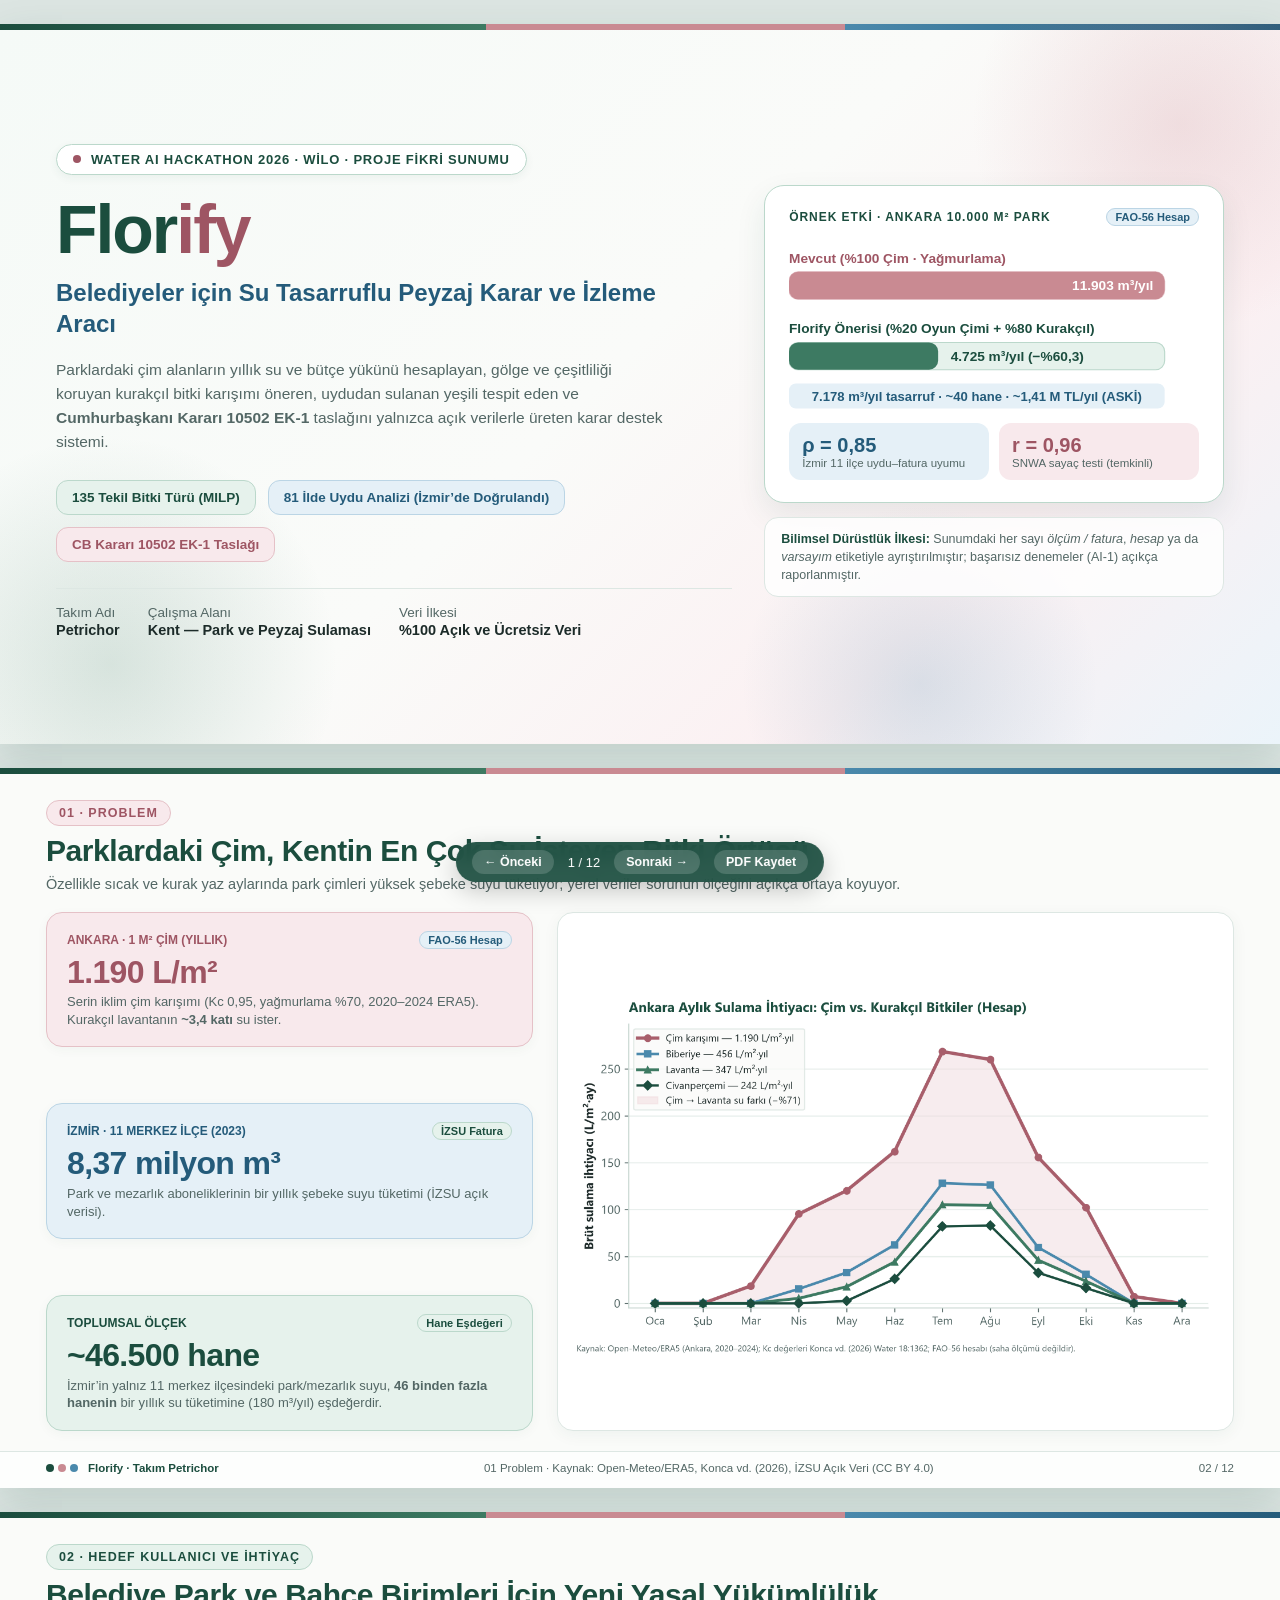
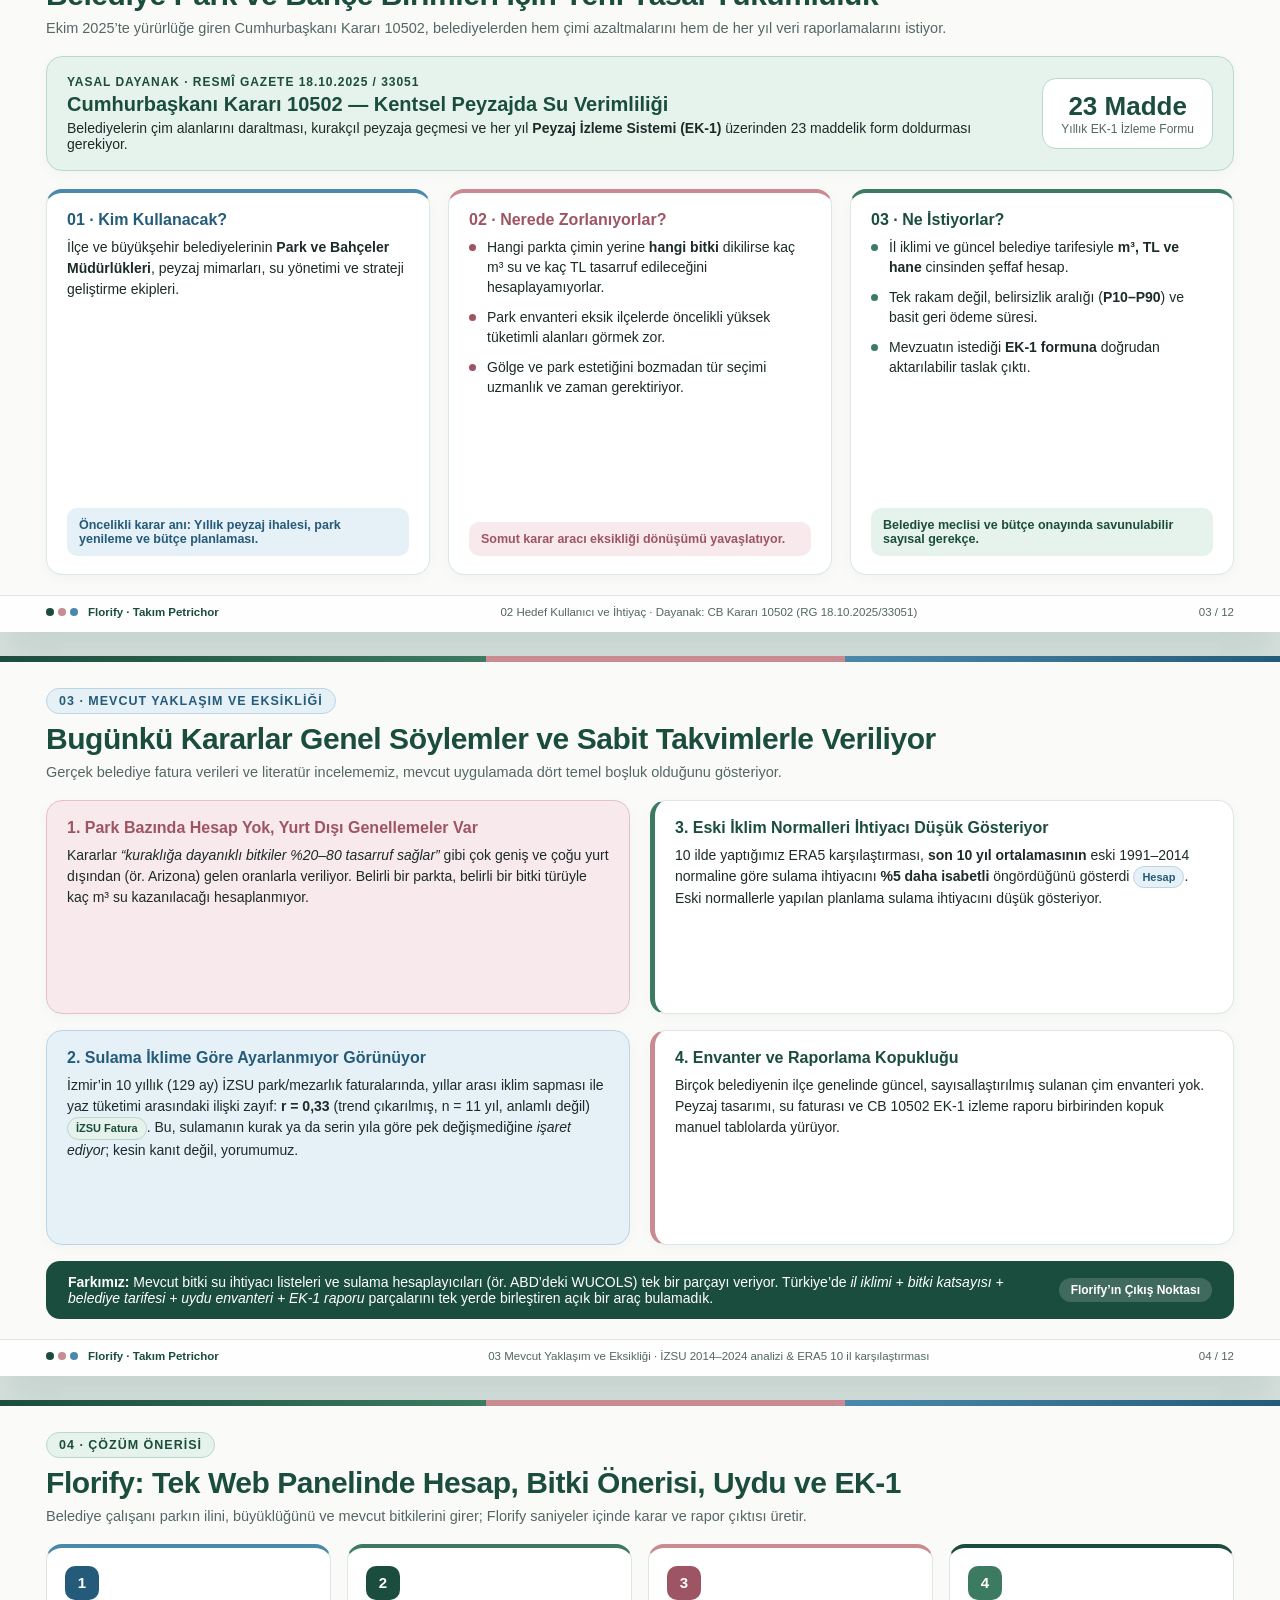
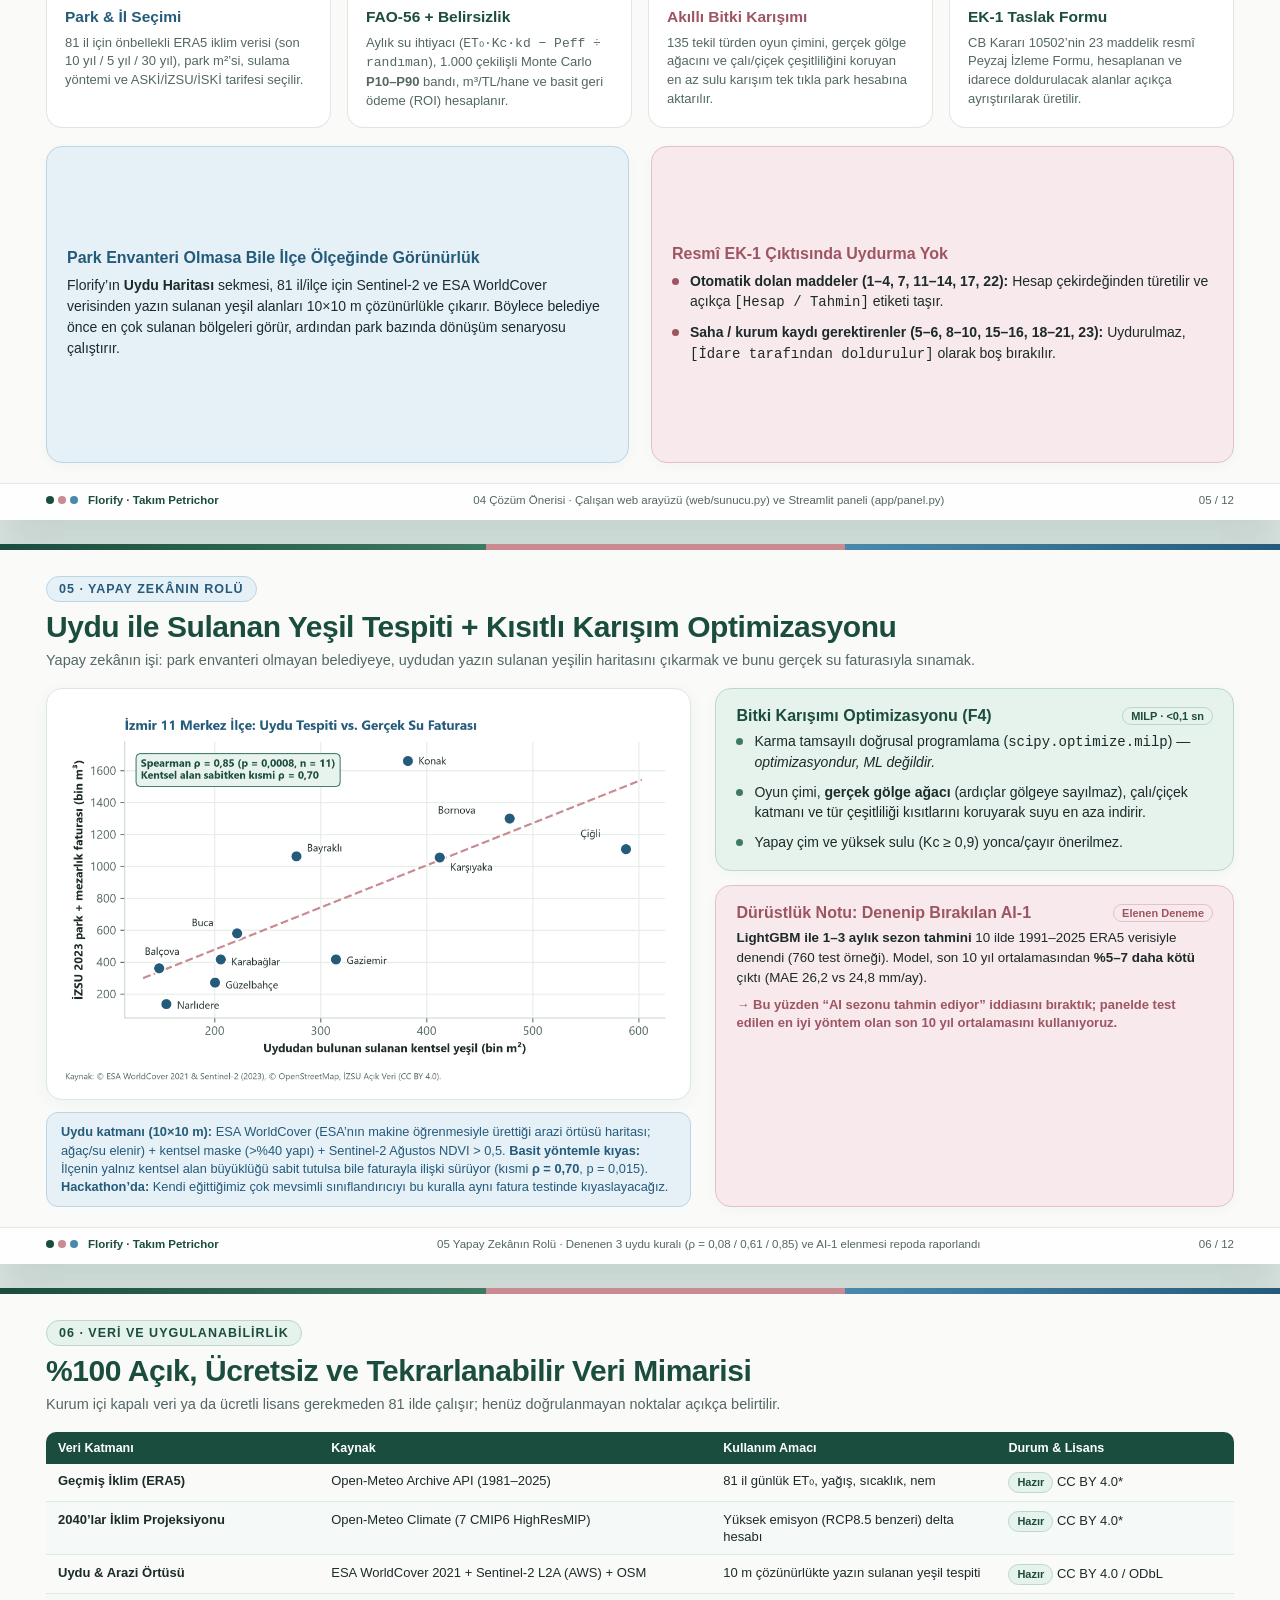
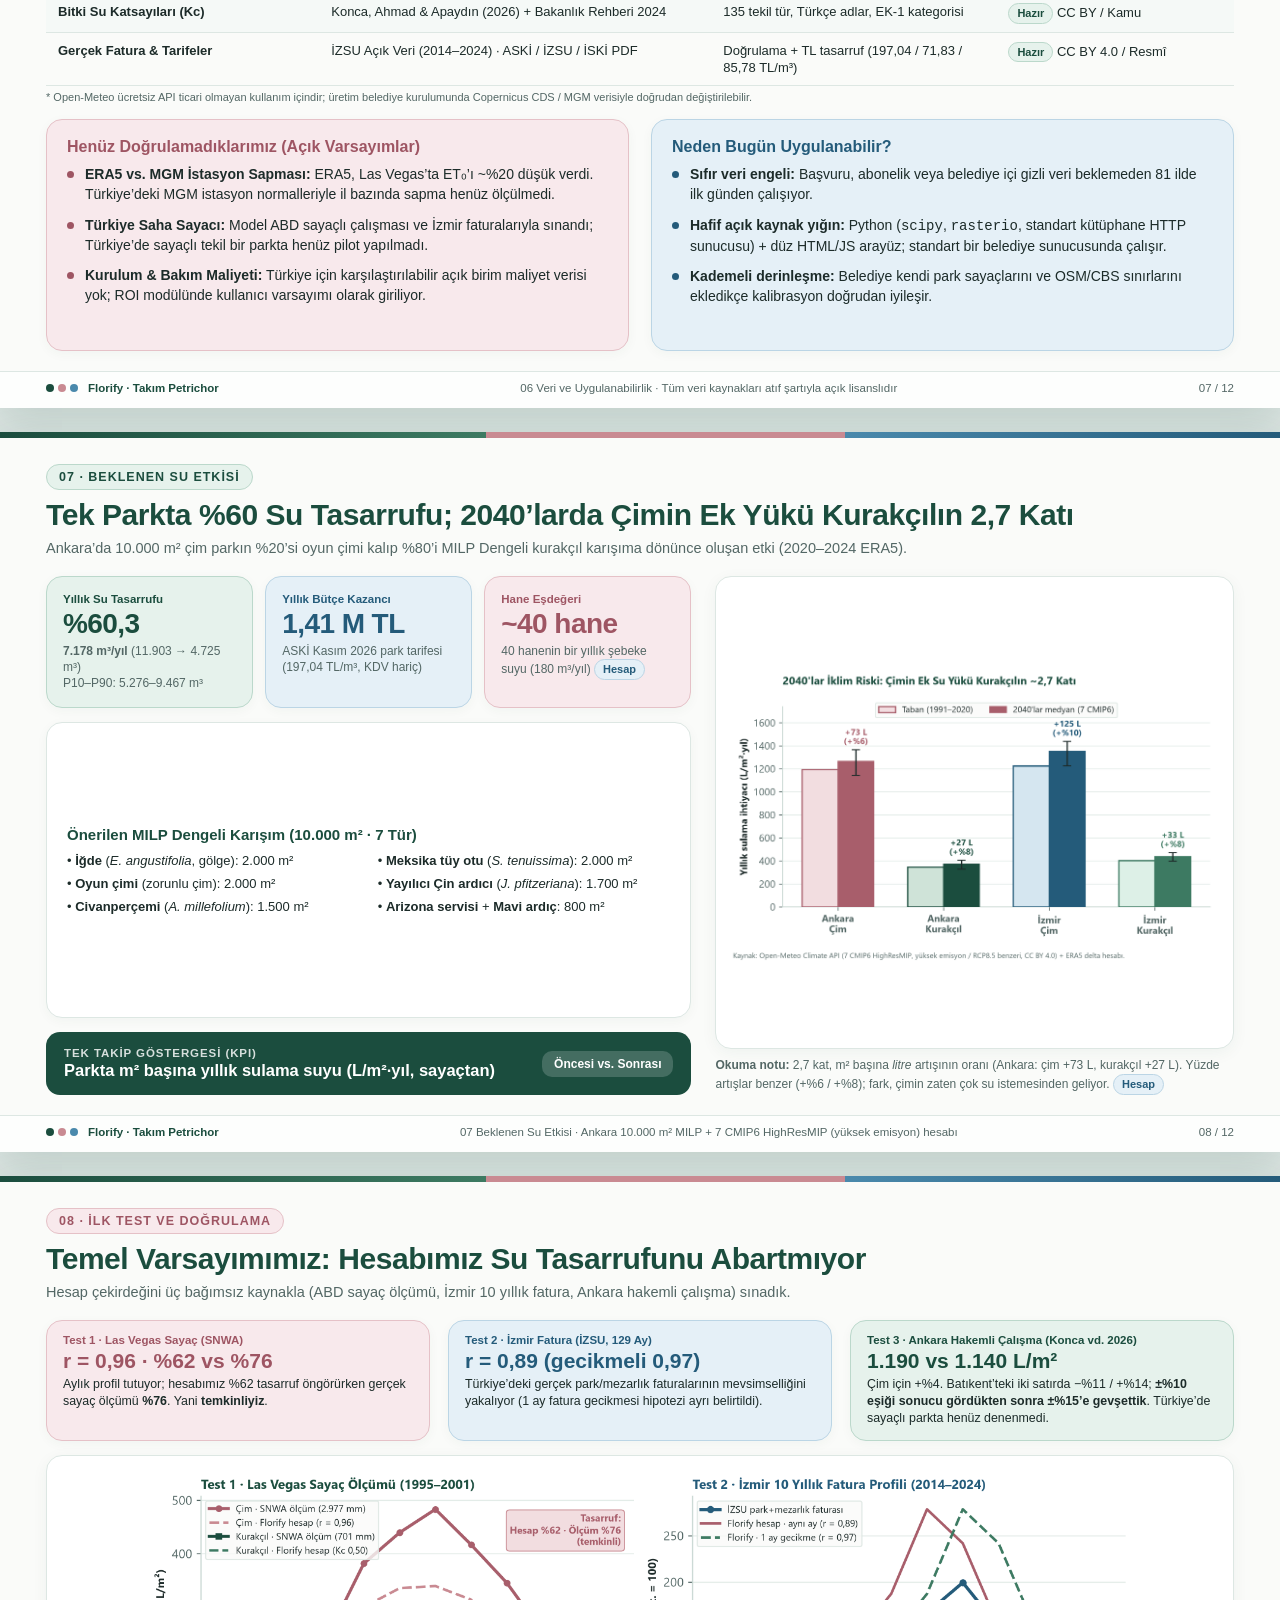
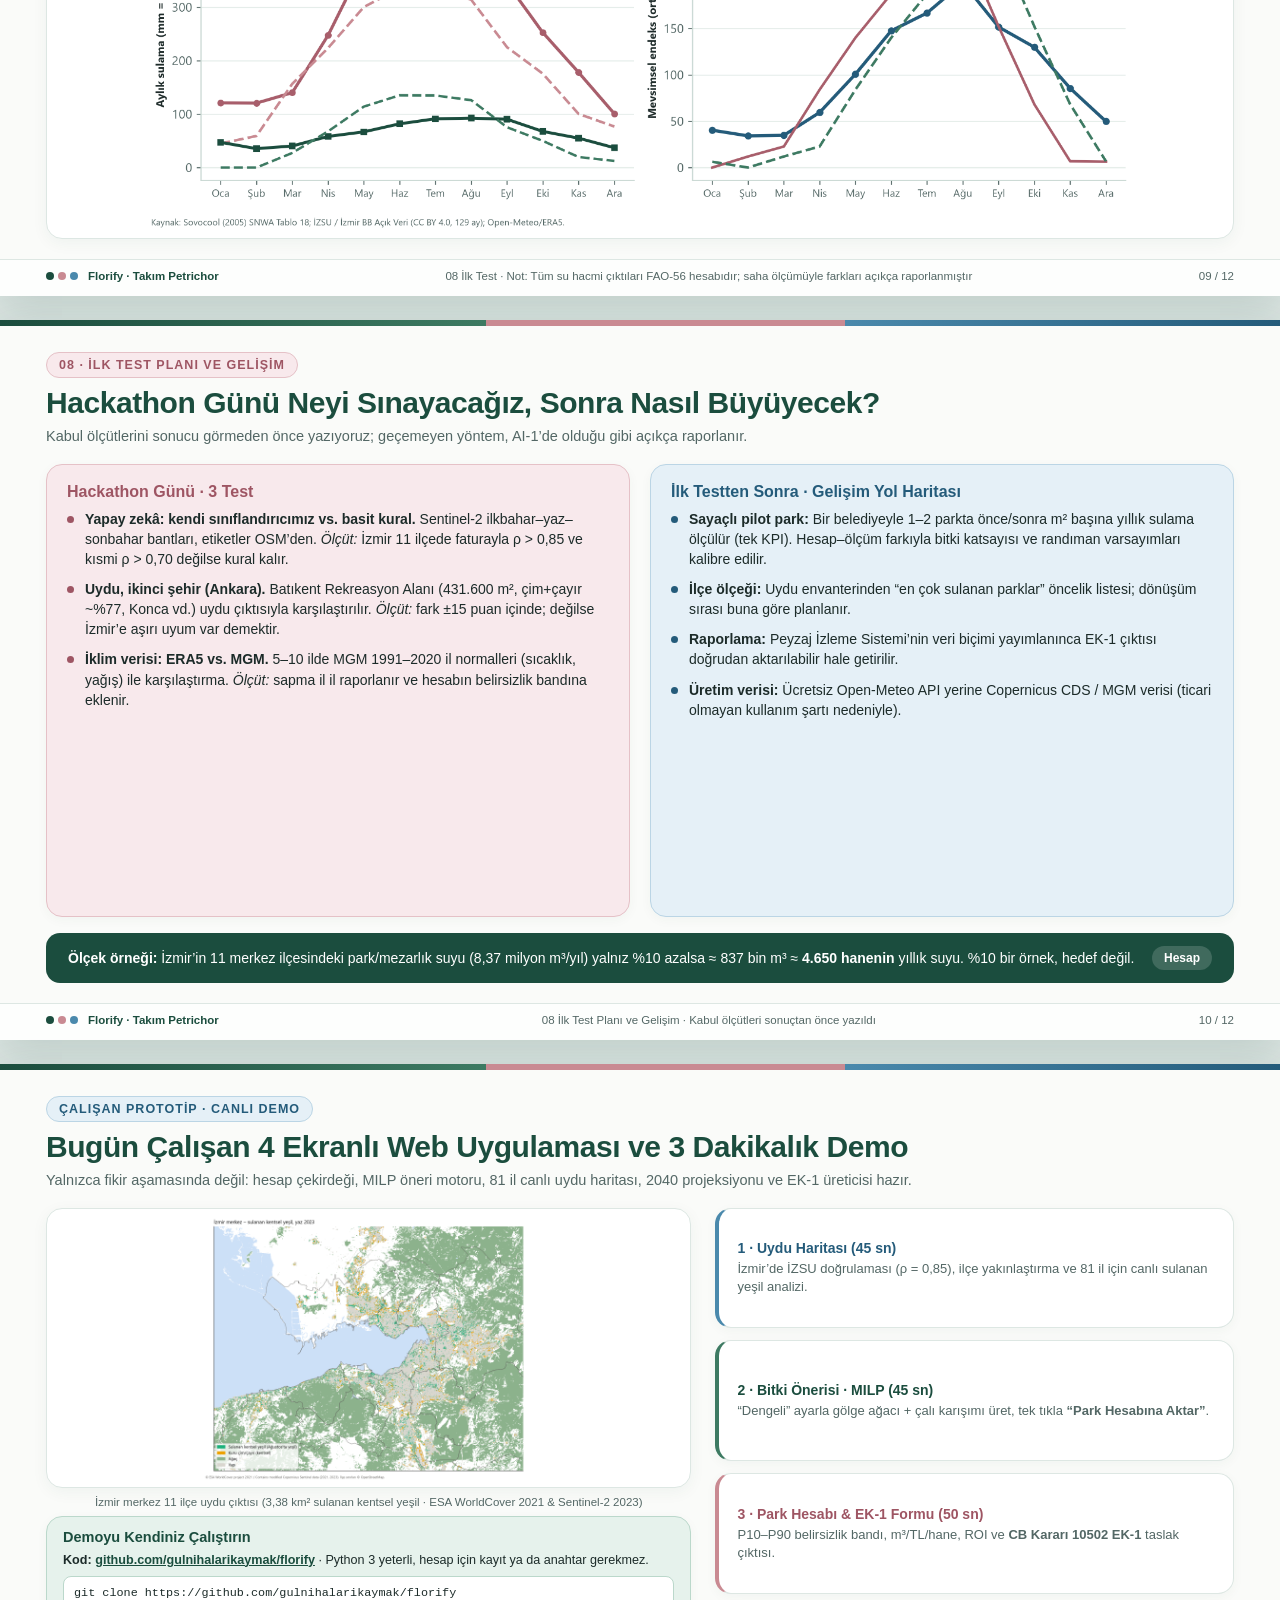
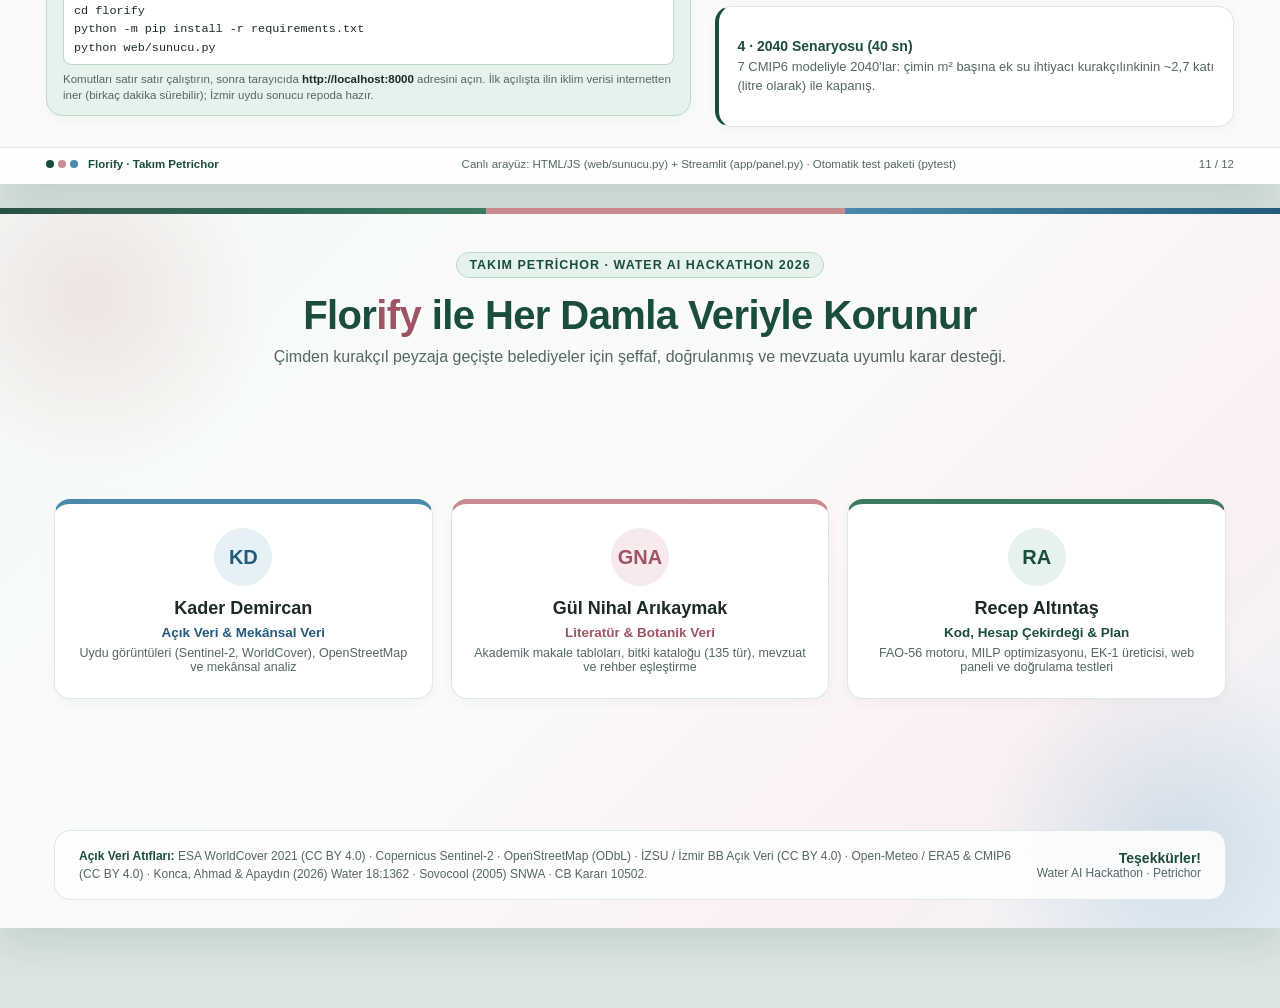
